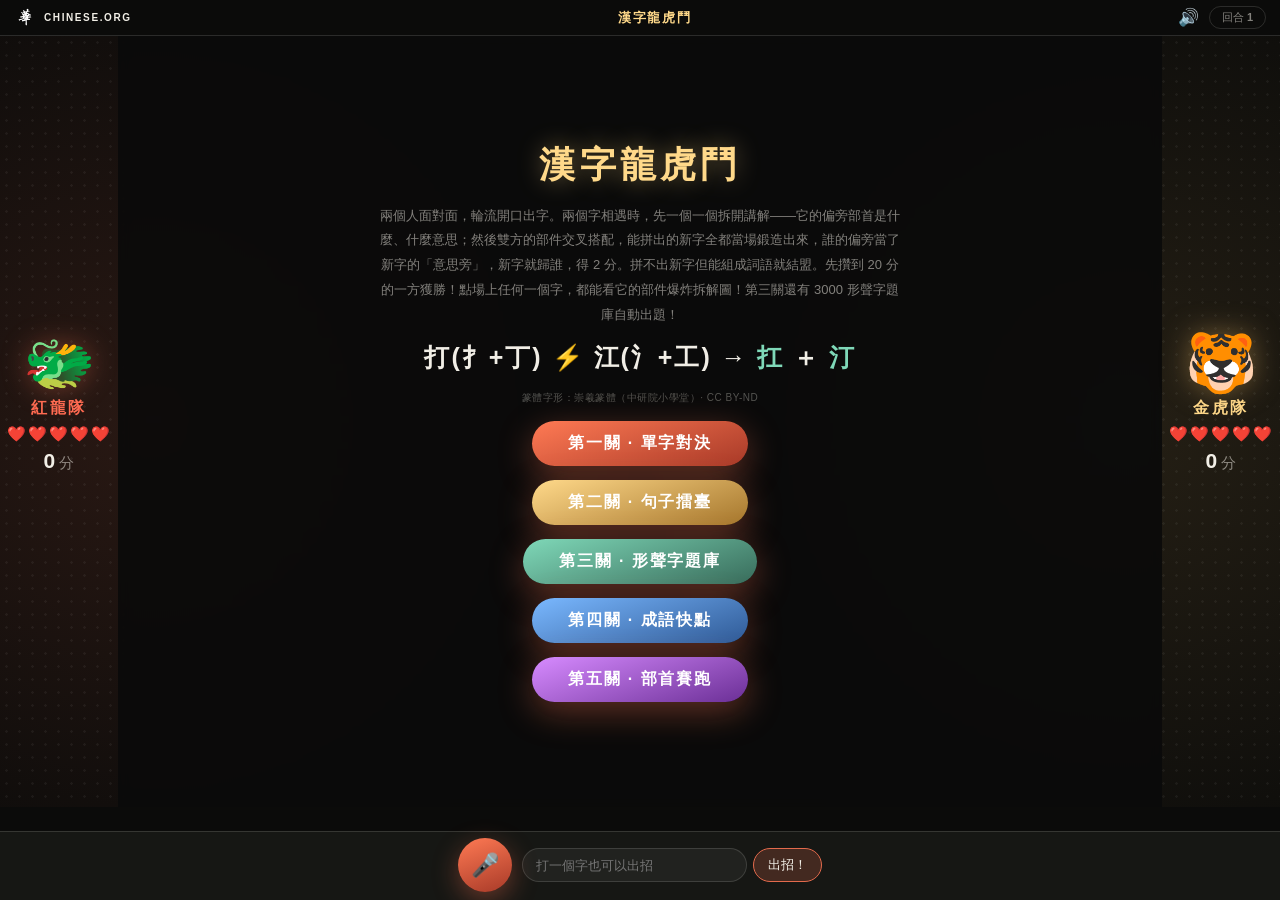
==== pk.html @ 59fb4e3b "Turn Idiom Rush into a mirrored two-team race Level 4 now splits the field: both teams get the same " ====
<!doctype html>
<html lang="zh-Hans">
<head>
  <meta charset="utf-8">
  <meta name="viewport" content="width=device-width, initial-scale=1, viewport-fit=cover">
  <title>漢字龍虎鬥 — Chinese.org</title>
  <meta name="description" content="兩人對戰：輪流說一句話，說出的字飛向對方，在空中碰撞。旗鼓相當的字會交換偏旁變成新字——打碰上江，變成扛和汀！">
  <meta name="theme-color" content="#0b0b0a">
  <meta property="og:title" content="漢字龍虎鬥 — Chinese.org">
  <meta property="og:description" content="說話對戰，漢字相撞，偏旁重組成新字！">
  <meta property="og:image" content="https://chinese.org/assets/og-premium.png">
  <meta property="og:type" content="website">
  <meta property="og:url" content="https://chinese.org/pk.html">
  <link rel="icon" href="assets/logo-hua.png" type="image/png">
  <style>
    :root {
      --ink: #0b0b0a;
      --ink-soft: #161714;
      --paper: #f1eee6;
      --coral: #e36a4c;
      --gold: #c39a54;
      --led-gold: #ffd98a;
      --led-red: #ff6b52;
      --jade: #7fd8b8;
      --blue: #7ab8ff;
      --muted: rgba(241, 238, 230, .52);
      --line: rgba(241, 238, 230, .14);
    }

    * { box-sizing: border-box; margin: 0; padding: 0; }

    html, body { height: 100%; }

    body {
      display: flex;
      flex-direction: column;
      height: 100dvh;
      overflow: hidden;
      background: var(--ink);
      color: var(--paper);
      font-family: "Avenir Next", "PingFang SC", "PingFang TC", "Hiragino Sans", sans-serif;
      -webkit-font-smoothing: antialiased;
    }

    button { font: inherit; color: inherit; background: none; border: none; cursor: pointer; }

    /* 手機豎拿時整體轉 90°（橫版遊戲） */
    @media (max-width: 820px) and (orientation: portrait) and (hover: none) and (pointer: coarse) {
      body {
        position: fixed;
        top: 0;
        left: 0;
        width: 100dvh;
        height: 100dvw;
        transform: rotate(90deg) translateY(-100%);
        transform-origin: top left;
      }
    }

    .bar {
      display: flex;
      align-items: center;
      gap: 10px;
      padding: 6px 14px;
      border-bottom: 1px solid var(--line);
      background: rgba(11, 11, 10, .92);
      z-index: 20;
    }

    .bar-brand {
      display: flex;
      align-items: center;
      gap: 8px;
      color: var(--paper);
      text-decoration: none;
    }

    .bar-brand img { width: 22px; height: 22px; filter: invert(1); }

    .bar-brand strong { font-size: 10px; font-weight: 800; letter-spacing: .16em; }

    .bar-title {
      flex: 1;
      text-align: center;
      font-size: 13px;
      font-weight: 700;
      letter-spacing: .12em;
      color: var(--led-gold);
    }

    .round-pill {
      padding: 3px 12px;
      border: 1px solid var(--line);
      border-radius: 999px;
      font-size: 11px;
      color: var(--muted);
      white-space: nowrap;
    }

    /* ---------- 戰場 ---------- */
    .stage {
      position: relative;
      flex: 1;
      min-height: 0;
      display: flex;
      overflow: hidden;
      background:
        radial-gradient(circle at 12% 50%, rgba(227, 106, 76, .14), transparent 42%),
        radial-gradient(circle at 88% 50%, rgba(195, 154, 84, .14), transparent 42%),
        var(--ink);
    }

    .stage::before {
      content: "";
      position: absolute;
      inset: 0;
      z-index: 1;
      pointer-events: none;
      background-image: radial-gradient(circle, rgba(255, 255, 255, .05) 1px, transparent 1.5px);
      background-size: 13px 13px;
    }

    .side {
      position: relative;
      z-index: 3;
      width: 118px;
      flex: none;
      display: flex;
      flex-direction: column;
      align-items: center;
      justify-content: center;
      gap: 6px;
      padding: 8px 6px;
    }

    .side .face {
      font-size: 58px;
      line-height: 1;
      filter: drop-shadow(0 0 14px rgba(227, 106, 76, .45));
      transition: transform 200ms ease;
    }

    .side.right .face { filter: drop-shadow(0 0 14px rgba(195, 154, 84, .5)); }

    .side .face.is-hit { animation: shake 400ms ease; }

    @keyframes shake {
      0%, 100% { transform: translateX(0); }
      25% { transform: translateX(-7px) rotate(-6deg); }
      75% { transform: translateX(7px) rotate(6deg); }
    }

    .side .name { font-size: 16px; font-weight: 800; letter-spacing: .18em; }

    .side.left .name { color: var(--led-red); }
    .side.right .name { color: var(--led-gold); }

    .side .hp { font-size: 15px; letter-spacing: 2px; }

    .side .points { font-size: 15px; color: var(--muted); }

    .side .points b { color: var(--paper); font-size: 21px; }

    .shelf {
      display: flex;
      flex-wrap: wrap;
      justify-content: center;
      gap: 4px;
      min-height: 30px;
      max-width: 110px;
    }

    .shelf button {
      min-width: 38px;
      height: 38px;
      display: grid;
      place-items: center;
      border: 1px solid rgba(127, 216, 184, .5);
      border-radius: 9px;
      font-size: 24px;
      font-weight: 800;
      color: var(--jade);
      background: rgba(127, 216, 184, .08);
    }

    .field { position: relative; z-index: 2; flex: 1; min-width: 0; }

    .turn-banner {
      position: absolute;
      top: 10px;
      left: 50%;
      transform: translateX(-50%);
      z-index: 7;
      padding: 6px 20px;
      border-radius: 999px;
      border: 1px solid var(--line);
      background: rgba(11, 11, 10, .85);
      font-size: 18px;
      font-weight: 800;
      letter-spacing: .1em;
      white-space: nowrap;
      transition: border-color 250ms ease, color 250ms ease;
    }

    .turn-banner.for-left { border-color: var(--led-red); color: var(--led-red); }
    .turn-banner.for-right { border-color: var(--led-gold); color: var(--led-gold); }
    .turn-banner.for-battle { border-color: var(--jade); color: var(--jade); }

    .tile {
      position: absolute;
      z-index: 5;
      display: grid;
      place-items: center;
      width: var(--tile);
      height: var(--tile);
      font-size: calc(var(--tile) * .68);
      font-weight: 800;
      border-radius: 12px;
      cursor: pointer;
      will-change: transform;
      transition: transform 700ms cubic-bezier(.25, .8, .35, 1);
    }

    .tile.from-left {
      color: var(--led-red);
      border: 1px solid rgba(255, 107, 82, .55);
      background: rgba(255, 107, 82, .1);
      text-shadow: 0 0 18px rgba(255, 107, 82, .8), 0 0 46px rgba(255, 107, 82, .35);
    }

    .tile.from-right {
      color: var(--led-gold);
      border: 1px solid rgba(255, 217, 138, .5);
      background: rgba(255, 217, 138, .08);
      text-shadow: 0 0 18px rgba(255, 217, 138, .8), 0 0 46px rgba(255, 217, 138, .35);
    }

    .tile.newborn {
      color: var(--jade);
      border: 1px solid rgba(127, 216, 184, .6);
      background: rgba(127, 216, 184, .12);
      text-shadow: 0 0 22px rgba(127, 216, 184, .9), 0 0 56px rgba(127, 216, 184, .4);
      animation: newborn-pop 500ms ease;
    }

    @keyframes newborn-pop {
      0% { scale: .2; }
      70% { scale: 1.45; }
      100% { scale: 1; }
    }

    .tile small {
      position: absolute;
      bottom: -16px;
      font-size: 11px;
      font-weight: 400;
      color: var(--jade);
      letter-spacing: .05em;
      white-space: nowrap;
    }

    .tile i {
      position: absolute;
      top: -7px;
      right: -7px;
      width: 17px;
      height: 17px;
      display: grid;
      place-items: center;
      border-radius: 50%;
      background: rgba(11, 11, 10, .92);
      border: 1px solid currentColor;
      font-size: 10px;
      font-style: normal;
      font-weight: 700;
      text-shadow: none;
    }

    .tile.wordborn {
      width: auto;
      min-width: var(--tile);
      padding: 0 12px;
      letter-spacing: .06em;
    }

    /* 偏旁拆解重組動畫 */
    .part-tile {
      position: absolute;
      z-index: 8;
      display: grid;
      place-items: center;
      width: var(--part);
      height: var(--part);
      font-size: calc(var(--part) * .68);
      font-weight: 800;
      color: var(--jade);
      text-shadow: 0 0 20px rgba(127, 216, 184, .95), 0 0 50px rgba(127, 216, 184, .4);
      border: 1px solid rgba(127, 216, 184, .55);
      border-radius: 10px;
      background: rgba(11, 11, 10, .88);
      will-change: transform;
      transition: transform 1150ms cubic-bezier(.3, .9, .35, 1.1), opacity 350ms ease;
    }

    /* 新字講解卡 */
    .newchar-card {
      position: absolute;
      left: 50%;
      top: 50%;
      transform: translate(-50%, -50%);
      z-index: 10;
      display: flex;
      flex-direction: column;
      align-items: center;
      gap: 10px;
      width: min(620px, 94%);
      padding: 16px 20px;
      border: 1px solid rgba(127, 216, 184, .55);
      border-radius: 18px;
      background: rgba(11, 11, 10, .95);
      backdrop-filter: blur(6px);
      animation: card-in 320ms ease;
    }

    .newchar-card .nc-title {
      font-size: 21px;
      font-weight: 800;
      letter-spacing: .14em;
      color: var(--led-gold);
    }

    .nc-grid {
      display: grid;
      grid-template-columns: 1fr 1fr;
      gap: 8px 18px;
      width: 100%;
    }

    .nc-item {
      display: flex;
      flex-direction: column;
      align-items: center;
      gap: 4px;
      min-width: 0;
      padding: 10px 8px;
      border: 1px solid rgba(241, 238, 230, .12);
      border-radius: 14px;
    }

    .nc-head { display: flex; align-items: baseline; gap: 10px; }

    .nc-head b {
      font-size: 80px;
      font-weight: 800;
      color: var(--jade);
      text-shadow: 0 0 18px rgba(127, 216, 184, .6);
      line-height: 1.05;
    }

    .nc-head span { font-size: 26px; font-weight: 700; color: var(--led-gold); }

    .nc-words { font-size: 19px; color: var(--paper); letter-spacing: .04em; }

    .nc-sent {
      font-size: 15px;
      color: var(--muted);
      text-align: center;
      line-height: 1.6;
    }

    .nc-sent small { display: block; font-size: 11px; color: rgba(241, 238, 230, .38); }

    @media (max-width: 700px) {
      .nc-grid { grid-template-columns: 1fr; }
      .nc-head b { font-size: 58px; }
    }

    .swap-note {
      position: absolute;
      z-index: 9;
      transform: translateX(-50%);
      padding: 8px 22px;
      border-radius: 999px;
      border: 1px solid rgba(255, 217, 138, .5);
      background: rgba(11, 11, 10, .92);
      color: var(--led-gold);
      font-size: 21px;
      font-weight: 800;
      letter-spacing: .08em;
      white-space: nowrap;
      pointer-events: none;
      animation: card-in 250ms ease;
    }

    .tile.is-wrong { animation: shake 400ms ease; border-color: var(--led-red) !important; }

    /* 第五關：部首賽跑 */
    .radical-arena {
      position: absolute;
      inset: 0;
      z-index: 6;
      display: flex;
    }

    .radical-half {
      flex: 1;
      display: grid;
      grid-template-columns: repeat(4, 1fr);
      gap: 10px;
      align-content: center;
      padding: 64px 18px 18px;
    }

    .radical-half.left { border-right: 1px dashed rgba(241, 238, 230, .22); }

    .radical-half button {
      min-height: 64px;
      display: grid;
      place-items: center;
      border: 1px solid var(--line);
      border-radius: 14px;
      font-size: 40px;
      font-weight: 800;
      background: rgba(255, 255, 255, .04);
      transition: transform 120ms ease, border-color 150ms ease, background 150ms ease;
    }

    .radical-half.left button { color: var(--led-red); }
    .radical-half.right button { color: var(--led-gold); }

    .radical-half button:active { transform: scale(.92); }

    .radical-half button.is-hit {
      border-color: var(--jade);
      background: rgba(127, 216, 184, .25);
      color: var(--jade);
    }

    .radical-half button.is-miss { animation: shake 400ms ease; border-color: var(--led-red); }

    .radical-half.is-penalty { opacity: .45; pointer-events: none; }

    .check-pop {
      position: absolute;
      z-index: 12;
      transform: translate(-50%, -50%);
      font-size: 96px;
      pointer-events: none;
      filter: drop-shadow(0 0 26px rgba(127, 216, 184, .85));
      animation: check-pop 1.1s ease forwards;
    }

    @keyframes check-pop {
      0% { opacity: 0; scale: .2; }
      30% { opacity: 1; scale: 1.35; }
      55% { scale: 1; }
      100% { opacity: 0; translate: 0 -50px; scale: 1.05; }
    }

    /* 第三關抽字按鈕 */
    .deal-button {
      position: absolute;
      left: 50%;
      top: 50%;
      transform: translate(-50%, -50%);
      z-index: 8;
      display: none;
      padding: 22px 54px;
      border-radius: 999px;
      background: linear-gradient(160deg, #7fd8b8, #386c5b);
      color: #fff;
      font-size: 26px;
      font-weight: 800;
      letter-spacing: .12em;
      box-shadow: 0 10px 34px rgba(127, 216, 184, .35);
    }

    .deal-button.is-visible { display: block; }

    .deal-button:active { transform: translate(-50%, -50%) scale(.95); }

    /* 部件爆炸視圖 */
    .explode-modal {
      position: fixed;
      inset: 0;
      z-index: 60;
      display: flex;
      flex-direction: column;
      align-items: center;
      justify-content: center;
      gap: 14px;
      padding: 20px;
      background: rgba(11, 11, 10, .94);
      backdrop-filter: blur(8px);
      animation: card-in 250ms ease;
    }

    .ex-stage {
      position: relative;
      width: min(560px, 94vw);
      height: 310px;
      flex: none;
    }

    .ex-char {
      position: absolute;
      left: 50%;
      top: 50%;
      transform: translate(-50%, -50%);
      font-size: 150px;
      font-weight: 800;
      line-height: 1;
      color: var(--led-gold);
      text-shadow: 0 0 30px rgba(255, 217, 138, .5);
      transition: opacity 800ms ease, transform 800ms ease;
    }

    .ex-char.is-ghost { opacity: .14; transform: translate(-50%, -50%) scale(1.2); }

    .ex-part {
      position: absolute;
      left: 50%;
      top: 50%;
      transform: translate(-50%, -50%);
      display: flex;
      flex-direction: column;
      align-items: center;
      gap: 6px;
      opacity: 0;
      transition: transform 950ms cubic-bezier(.3, .9, .35, 1.12), opacity 450ms ease 250ms;
    }

    .ex-part b {
      font-size: 96px;
      font-weight: 800;
      line-height: 1.1;
      color: var(--jade);
      text-shadow: 0 0 24px rgba(127, 216, 184, .6);
    }

    .ex-part small {
      max-width: 190px;
      font-size: 16px;
      color: var(--muted);
      text-align: center;
      line-height: 1.55;
    }

    .ex-eg { display: flex; gap: 6px; }

    .ex-eg button {
      padding: 5px 14px;
      border: 1px solid rgba(255, 217, 138, .45);
      border-radius: 10px;
      font-size: 24px;
      font-weight: 700;
      color: var(--led-gold);
    }

    .ex-solo { font-size: 15px; color: var(--muted); letter-spacing: .06em; }

    .ex-meta { display: flex; align-items: center; gap: 16px; flex-wrap: wrap; justify-content: center; }

    .ex-meta .py { font-size: 21px; font-weight: 700; color: var(--jade); }

    .ex-close {
      padding: 10px 32px;
      border: 1px solid var(--coral);
      border-radius: 999px;
      background: rgba(227, 106, 76, .2);
      font-size: 15px;
      letter-spacing: .08em;
    }

    /* 相遇詳解卡 */
    .clash-card {
      position: absolute;
      left: 50%;
      top: 50%;
      transform: translate(-50%, -50%);
      z-index: 9;
      display: flex;
      flex-direction: column;
      align-items: center;
      gap: 8px;
      min-width: min(420px, 86%);
      max-width: 92%;
      padding: 14px 22px;
      border: 1px solid rgba(127, 216, 184, .5);
      border-radius: 18px;
      background: rgba(11, 11, 10, .94);
      backdrop-filter: blur(6px);
      animation: card-in 320ms ease;
    }

    @keyframes card-in {
      from { opacity: 0; transform: translate(-50%, -46%) scale(.92); }
      to { opacity: 1; transform: translate(-50%, -50%) scale(1); }
    }

    .cc-row {
      display: flex;
      align-items: center;
      gap: 18px;
    }

    .cc-fighter {
      display: flex;
      flex-direction: column;
      align-items: center;
      gap: 2px;
      min-width: 110px;
    }

    .cc-fighter b {
      font-size: 74px;
      font-weight: 800;
      line-height: 1.1;
    }

    .cc-fighter small {
      font-size: 15px;
      color: var(--muted);
      white-space: nowrap;
    }

    .etym-link {
      margin-top: 4px;
      padding: 2px 10px;
      border: 1px solid rgba(122, 184, 255, .45);
      border-radius: 999px;
      font-size: 10px;
      letter-spacing: .08em;
      color: var(--blue);
      text-decoration: none;
    }

    .evo-row {
      display: flex;
      gap: 12px;
      margin-top: 5px;
    }

    .evo-item {
      display: flex;
      flex-direction: column;
      align-items: center;
      gap: 1px;
    }

    .evo-item b {
      font-size: 30px;
      font-weight: 400;
      color: var(--led-gold);
      line-height: 1.15;
    }

    .evo-item small {
      font-size: 9px;
      color: rgba(241, 238, 230, .42);
      letter-spacing: .12em;
    }

    .cc-vs {
      font-size: 15px;
      font-weight: 800;
      color: var(--muted);
      letter-spacing: .1em;
    }

    .cc-verdict {
      font-size: 23px;
      font-weight: 800;
      letter-spacing: .08em;
      color: var(--jade);
      text-align: center;
    }

    .cc-result {
      font-size: 18px;
      color: var(--led-gold);
      letter-spacing: .06em;
      text-align: center;
    }

    .shelf button { width: auto; min-width: 28px; padding: 0 5px; }

    /* ---------- 遮罩 ---------- */
    .overlay {
      position: absolute;
      inset: 0;
      z-index: 15;
      display: none;
      flex-direction: column;
      align-items: center;
      justify-content: center;
      gap: 14px;
      padding: 20px;
      text-align: center;
      background: rgba(11, 11, 10, .9);
      backdrop-filter: blur(6px);
    }

    .overlay.is-visible { display: flex; }

    .overlay h2 {
      font-size: clamp(22px, 5.5vmin, 36px);
      letter-spacing: .12em;
      color: var(--led-gold);
      text-shadow: 0 0 24px rgba(255, 217, 138, .4);
    }

    .overlay p { max-width: 520px; font-size: 13px; line-height: 1.9; color: var(--muted); }

    .overlay .demo {
      font-size: 25px;
      font-weight: 700;
      color: var(--paper);
      letter-spacing: .08em;
    }

    .overlay .demo b { color: var(--jade); }

    .cta {
      padding: 12px 36px;
      border-radius: 999px;
      background: linear-gradient(160deg, #ff7a54, #a83a28);
      font-size: 16px;
      font-weight: 800;
      letter-spacing: .12em;
      color: #fff;
      box-shadow: 0 10px 34px rgba(227, 106, 76, .4);
    }

    .cta:active { transform: scale(.96); }

    .won-chars { display: flex; flex-wrap: wrap; justify-content: center; gap: 8px; max-width: 520px; }

    .won-chars button {
      padding: 5px 11px;
      border: 1px solid rgba(127, 216, 184, .55);
      border-radius: 10px;
      font-size: 19px;
      font-weight: 800;
      color: var(--jade);
      background: rgba(127, 216, 184, .08);
    }

    /* ---------- 底欄 ---------- */
    .live {
      min-height: 24px;
      padding: 3px 14px;
      text-align: center;
      font-size: 13px;
      color: var(--muted);
      white-space: nowrap;
      overflow: hidden;
      text-overflow: ellipsis;
    }

    .live b { color: var(--led-gold); font-weight: 600; }

    .controls {
      display: flex;
      align-items: center;
      justify-content: center;
      gap: 10px;
      padding: 6px 14px calc(8px + env(safe-area-inset-bottom));
      border-top: 1px solid var(--line);
      background: var(--ink-soft);
    }

    .mic {
      position: relative;
      width: 54px;
      height: 54px;
      border-radius: 50%;
      display: grid;
      place-items: center;
      font-size: 23px;
      background: linear-gradient(160deg, #ff7a54, #a83a28);
      box-shadow: 0 8px 26px rgba(227, 106, 76, .4);
      transition: transform 150ms ease, background 250ms ease;
    }

    .mic.for-right { background: linear-gradient(160deg, #ffd98a, #a5762c); }

    .mic:active { transform: scale(.94); }

    .mic[disabled] { filter: grayscale(1) brightness(.6); cursor: not-allowed; }

    .mic.is-listening::after {
      content: "";
      position: absolute;
      inset: -6px;
      border: 2px solid rgba(255, 122, 84, .8);
      border-radius: 50%;
      animation: pulse 1.4s ease-out infinite;
    }

    @keyframes pulse {
      0% { transform: scale(.92); opacity: 1; }
      100% { transform: scale(1.3); opacity: 0; }
    }

    .typebox { display: flex; flex: 1; max-width: 300px; gap: 6px; }

    .typebox input {
      flex: 1;
      min-width: 0;
      padding: 7px 13px;
      border: 1px solid var(--line);
      border-radius: 999px;
      background: rgba(255, 255, 255, .05);
      color: var(--paper);
      font: inherit;
      font-size: 13px;
      outline: none;
    }

    .typebox input:focus { border-color: var(--coral); }

    .typebox button {
      padding: 7px 14px;
      border-radius: 999px;
      background: rgba(227, 106, 76, .22);
      border: 1px solid var(--coral);
      font-size: 13px;
    }

    @media (max-width: 700px) {
      .side { width: 88px; }
      .side .face { font-size: 36px; }
      .bar-brand strong { display: none; }
    }
  </style>
</head>
<body>
  <header class="bar">
    <a class="bar-brand" href="index.html" aria-label="回到 Chinese.org 首頁">
      <img src="assets/logo-hua.png" alt="">
      <strong>CHINESE.ORG</strong>
    </a>
    <p class="bar-title" data-zht="漢字龍虎鬥" data-zhs="汉字龙虎斗" data-en="Hanzi Battle">漢字龍虎鬥</p>
    <a href="tts.html" style="font-size:17px;text-decoration:none" aria-label="選擇聲音">🔊</a>
    <span class="round-pill"><span data-zht="回合" data-zhs="回合" data-en="Round">回合</span> <b id="roundCount">1</b></span>
  </header>

  <main class="stage">
    <div class="side left">
      <div class="face" id="faceL">🐲</div>
      <div class="name" data-zht="紅龍隊" data-zhs="红龙队" data-en="RED DRAGON">紅龍隊</div>
      <div class="hp" id="hpL">❤️❤️❤️❤️❤️</div>
      <div class="points"><b id="pointsL">0</b> <span data-zht="分" data-zhs="分" data-en="pts">分</span></div>
      <div class="shelf" id="shelfL"></div>
    </div>

    <div class="field" id="field">
      <div class="turn-banner" id="turnBanner"></div>
      <button class="deal-button" id="dealButton" type="button" data-zht="🎲 抽字開戰！" data-zhs="🎲 抽字开战！" data-en="🎲 Deal &amp; fight!">🎲 抽字開戰！</button>

      <div class="overlay is-visible" id="startOverlay">
        <h2 data-zht="漢字龍虎鬥" data-zhs="汉字龙虎斗" data-en="Hanzi Battle">漢字龍虎鬥</h2>
        <p data-zht="兩個人面對面，輪流開口出字。兩個字相遇時，先一個一個拆開講解——它的偏旁部首是什麼、什麼意思；然後雙方的部件交叉搭配，能拼出的新字全都當場鍛造出來，誰的偏旁當了新字的「意思旁」，新字就歸誰，得 2 分。拼不出新字但能組成詞語就結盟。先攢到 20 分的一方獲勝！點場上任何一個字，都能看它的部件爆炸拆解圖！第三關還有 3000 形聲字題庫自動出題！" data-zhs="两个人面对面，轮流开口出字。两个字相遇时，先一个一个拆开讲解——它的偏旁部首是什么、什么意思；然后双方的部件交叉搭配，能拼出的新字全都当场锻造出来，谁的偏旁当了新字的“意思旁”，新字就归谁，得 2 分。拼不出新字但能组成词语就结盟。先攒到 20 分的一方获胜！点场上任何一个字，都能看它的部件爆炸拆解图！第三关还有 3000 形声字题库自动出题！" data-en="Take turns saying a character. When the two meet, each is exploded into its components with a kid-friendly explanation, then the components cross-combine and every new character they can form is forged on the spot—whoever's component serves as the meaning-radical claims it for 2 points. If nothing forges but the two make a word, they ally. First to 20 points wins! Tap any character to see its component explosion view!">兩個人面對面，每回合各說一個字。兩個字在空中相遇時，會按五行判定：相生的字可以結盟——組成新詞或交換偏旁變出新字；相剋的字就開戰——剋者獲勝、直衝對方掉一顆心；拚不出新字就比組字力——能和場上任何字拼出新字的勝出。每次相遇都會講解兩個字的五行與部件由來。心先掉光的一方輸！</p>
        <div class="demo">打(扌+丁) ⚡ 江(氵+工) → <b>扛</b> ＋ <b>汀</b></div>
        <p style="font-size:10px; color:rgba(241,238,230,.32); letter-spacing:.05em;" data-zht="篆體字形：崇羲篆體（中研院小學堂）· CC BY-ND" data-zhs="篆体字形：崇羲篆体（中研院小学堂）· CC BY-ND" data-en="Seal glyphs: ChongXi Seal (Academia Sinica) · CC BY-ND">篆體字形：崇羲篆體（中研院小學堂）· CC BY-ND</p>
        <button class="cta" id="startL1" type="button" data-zht="第一關 · 單字對決" data-zhs="第一关 · 单字对决" data-en="Level 1 · One-Character Duel">第一關 · 單字對決</button>
        <button class="cta" id="startL2" type="button" style="background: linear-gradient(160deg, #ffd98a, #a5762c);" data-zht="第二關 · 句子擂臺" data-zhs="第二关 · 句子擂台" data-en="Level 2 · Sentence Arena">第二關 · 句子擂臺</button>
        <button class="cta" id="startL3" type="button" style="background: linear-gradient(160deg, #7fd8b8, #386c5b);" data-zht="第三關 · 形聲字題庫" data-zhs="第三关 · 形声字题库" data-en="Level 3 · Phono-Semantic Bank">第三關 · 形聲字題庫</button>
        <button class="cta" id="startL4" type="button" style="background: linear-gradient(160deg, #7ab8ff, #2f5a96);" data-zht="第四關 · 成語快點" data-zhs="第四关 · 成语快点" data-en="Level 4 · Idiom Rush">第四關 · 成語快點</button>
        <button class="cta" id="startL5" type="button" style="background: linear-gradient(160deg, #d78bff, #6b2f96);" data-zht="第五關 · 部首賽跑" data-zhs="第五关 · 部首赛跑" data-en="Level 5 · Radical Race">第五關 · 部首賽跑</button>
      </div>

      <div class="overlay" id="endOverlay">
        <h2 id="winnerTitle"></h2>
        <p id="endStats"></p>
        <p data-zht="這一戰造出的新字，點一點聽聽看：" data-zhs="这一战造出的新字，点一点听听看：" data-en="New characters forged in this battle—tap to hear:">這一戰造出的新字，點一點聽聽看：</p>
        <div class="won-chars" id="wonChars"></div>
        <button class="cta" id="retryButton" type="button" data-zht="再戰一場" data-zhs="再战一场" data-en="Rematch">再戰一場</button>
      </div>
    </div>

    <div class="side right">
      <div class="face" id="faceR">🐯</div>
      <div class="name" data-zht="金虎隊" data-zhs="金虎队" data-en="GOLD TIGER">金虎隊</div>
      <div class="hp" id="hpR">❤️❤️❤️❤️❤️</div>
      <div class="points"><b id="pointsR">0</b> <span data-zht="分" data-zhs="分" data-en="pts">分</span></div>
      <div class="shelf" id="shelfR"></div>
    </div>
  </main>

  <p class="live" id="liveLine" aria-live="polite"></p>

  <footer class="controls">
    <button class="mic" id="micButton" type="button" aria-label="說話">🎤</button>
    <form class="typebox" id="typeForm">
      <input id="typeInput" type="text" maxlength="12" autocomplete="off" placeholder="打字也可以出招">
      <button type="submit" data-zht="出招！" data-zhs="出招！" data-en="Go!">出招！</button>
    </form>
  </footer>

  <script src="neural-tts.js"></script>
  <script src="xingsheng-3000.js"></script>
  <script src="chengyu-1000.js"></script>
  <script src="hanzi-parts.js"></script>
  <script src="wuxing-ciyu.js?v=3"></script>
  <script src="opencc-t2cn.js"></script>
  <script src="tangshi300.js"></script>
  <script>
    /* ---------- UI 語言 ---------- */
    const translatable = document.querySelectorAll('[data-zht][data-zhs][data-en]');
    let language = localStorage.getItem('chinese_language') || 'zht';

    const pageStrings = {
      title: { zht: '漢字龍虎鬥 — Chinese.org', zhs: '汉字龙虎斗 — Chinese.org', en: 'Hanzi Battle — Chinese.org' },
      typePlaceholder1: { zht: '打一個字也可以出招', zhs: '打一个字也可以出招', en: 'Type one character' },
      typePlaceholder2: { zht: '打一句話也可以出招', zhs: '打一句话也可以出招', en: 'Type a sentence' },
      turnLeft1: { zht: '🐲 紅龍隊，說一個字！', zhs: '🐲 红龙队，说一个字！', en: '🐲 Red Dragon, say one character!' },
      turnRight1: { zht: '🐯 金虎隊，說一個字！', zhs: '🐯 金虎队，说一个字！', en: '🐯 Gold Tiger, say one character!' },
      turnLeft2: { zht: '🐲 紅龍隊，說一句話！', zhs: '🐲 红龙队，说一句话！', en: '🐲 Red Dragon, say a sentence!' },
      turnRight2: { zht: '🐯 金虎隊，說一句話！', zhs: '🐯 金虎队，说一句话！', en: '🐯 Gold Tiger, say a sentence!' },
      battle: { zht: '⚔️ 漢字對撞！', zhs: '⚔️ 汉字对撞！', en: '⚔️ Characters clash!' },
      listening1: { zht: '我在聽……說出你的字！', zhs: '我在听……说出你的字！', en: 'Listening… say your character!' },
      listening2: { zht: '我在聽……說完一句自動上擂臺！', zhs: '我在听……说完一句自动上擂台！', en: 'Listening… your sentence enters the arena!' },
      nextLevel: { zht: '下一關：句子擂臺 →', zhs: '下一关：句子擂台 →', en: 'Next: Sentence Arena →' },
      nextLevel3: { zht: '下一關：形聲字題庫 →', zhs: '下一关：形声字题库 →', en: 'Next: Phono-Semantic Bank →' },
      nextLevel4: { zht: '下一關：成語快點 →', zhs: '下一关：成语快点 →', en: 'Next: Idiom Rush →' },
      typePlaceholder4: { zht: '第四關用手點字，不用打字', zhs: '第四关用手点字，不用打字', en: 'Level 4 is tap-only' },
      listening4: { zht: '第四關不用說話，快點字！', zhs: '第四关不用说话，快点字！', en: 'No speech needed—tap fast!' },
      idiomDone: { zht: n => `⭐ 完成 ${n} 個成語！`, zhs: n => `⭐ 完成 ${n} 个成语！`, en: n => `⭐ ${n} idioms completed!` },
      nextLevel5: { zht: '下一關：部首賽跑 →', zhs: '下一关：部首赛跑 →', en: 'Next: Radical Race →' },
      typePlaceholder5: { zht: '第五關用手搶答，不用打字', zhs: '第五关用手抢答，不用打字', en: 'Level 5 is tap-race' },
      listening5: { zht: '第五關不用說話，快搶部首！', zhs: '第五关不用说话，快抢部首！', en: 'No speech—race for radicals!' },
      radicalWin: {
        zht: (l, r) => l === r ? `🏁 平手 ${l} : ${r}！` : `🏁 ${l > r ? '紅龍隊' : '金虎隊'}獲勝 ${Math.max(l,r)} : ${Math.min(l,r)}！`,
        zhs: (l, r) => l === r ? `🏁 平手 ${l} : ${r}！` : `🏁 ${l > r ? '红龙队' : '金虎队'}获胜 ${Math.max(l,r)} : ${Math.min(l,r)}！`,
        en: (l, r) => l === r ? `🏁 Tie ${l} : ${r}!` : `🏁 ${l > r ? 'Red Dragon' : 'Gold Tiger'} wins ${Math.max(l,r)} : ${Math.min(l,r)}!`
      },
      turnLeft3: { zht: '🎲 第三關：每方自動抽 6 個形聲字！', zhs: '🎲 第三关：每方自动抽 6 个形声字！', en: '🎲 Level 3: six random characters each!' },
      turnRight3: { zht: '🎲 第三關：每方自動抽 6 個形聲字！', zhs: '🎲 第三关：每方自动抽 6 个形声字！', en: '🎲 Level 3: six random characters each!' },
      typePlaceholder3: { zht: '第三關自動抽字，不用打字', zhs: '第三关自动抽字，不用打字', en: 'Level 3 deals automatically' },
      listening3: { zht: '第三關不用說話，點中間的抽字按鈕！', zhs: '第三关不用说话，点中间的抽字按钮！', en: 'No speech needed—tap the deal button!' },
      again: { zht: '再戰一場', zhs: '再战一场', en: 'Rematch' },
      heard: { zht: '聽到：', zhs: '听到：', en: 'Heard: ' },
      noSpeech: { zht: '沒聽清，再按一次麥克風試試', zhs: '没听清，再按一次麦克风试试', en: 'Didn\'t catch that—tap the mic again' },
      denied: { zht: '需要麥克風權限，也可以用打字出招。', zhs: '需要麦克风权限，也可以用打字出招。', en: 'Mic access needed—typing works too.' },
      unsupported: { zht: '這個瀏覽器不支援語音識別，用打字框出招，或改用 Chrome / Safari。', zhs: '这个浏览器不支持语音识别，用打字框出招，或改用 Chrome / Safari。', en: 'No speech recognition here—type your moves, or use Chrome / Safari.' },
      winLeft: { zht: '🐲 紅龍隊獲勝！', zhs: '🐲 红龙队获胜！', en: '🐲 Red Dragon wins!' },
      winRight: { zht: '🐯 金虎隊獲勝！', zhs: '🐯 金虎队获胜！', en: '🐯 Gold Tiger wins!' },
      statsTemplate: {
        zht: n => `打了 ${n.rounds} 個回合 · 一共變出 ${n.newChars} 個新字新詞`,
        zhs: n => `打了 ${n.rounds} 个回合 · 一共变出 ${n.newChars} 个新字新词`,
        en: n => `${n.rounds} rounds · ${n.newChars} new characters & words forged`
      },
      resultWord: {
        zht: w => `相生結盟，組成新詞「${w}」！`, zhs: w => `相生结盟，组成新词“${w}”！`, en: w => `They join into the word "${w}"!`
      },
      resultCombo: {
        zht: (a, b) => `交換偏旁，變出新字：${a} · ${b}！`, zhs: (a, b) => `交换偏旁，变出新字：${a} · ${b}！`, en: (a, b) => `Radicals swap into ${a} and ${b}!`
      },
      resultKe: {
        zht: c => `「${c}」勝出，直衝對方！`, zhs: c => `“${c}”胜出，直冲对方！`, en: c => `"${c}" wins and charges ahead!`
      },
      resultShengPeace: {
        zht: '相生共榮，兩隊各得一分', zhs: '相生共荣，两队各得一分', en: 'They nourish each other—one point each'
      },
      verdictSame: {
        zht: el => `同屬${el}，比筆畫定勝負！`, zhs: el => `同属${el}，比笔画定胜负！`, en: el => `Both ${EL_EN[el]}—stroke count decides!`
      },
      verdictSameAlly: {
        zht: el => `同屬${el}，同氣連枝！`, zhs: el => `同属${el}，同气连枝！`, en: el => `Both ${EL_EN[el]}—kindred spirits!`
      },
      verdictForge: {
        zht: '比組字力！誰能拼出新字？', zhs: '比组字力！谁能拼出新字？', en: 'Forging contest! Who can make a new character?'
      },
      resultForge: {
        zht: (c, p, m) => `「${c}」能與「${p}」拼成「${m}」，勝出！`,
        zhs: (c, p, m) => `“${c}”能与“${p}”拼成“${m}”，胜出！`,
        en: (c, p, m) => `"${c}" can forge "${m}" with "${p}"—it wins!`
      },
      verdictAlly: {
        zht: '字字有緣，結盟！', zhs: '字字有缘，结盟！', en: 'A perfect match!'
      },
      resultStroke: {
        zht: (c, n, m) => `「${c}」${n} 畫勝 ${m} 畫！`, zhs: (c, n, m) => `“${c}”${n} 画胜 ${m} 画！`, en: (c, n, m) => `"${c}" wins, ${n} vs ${m} strokes!`
      },
      resultTie: {
        zht: '勢均力敵，同歸於盡！', zhs: '势均力敌，同归于尽！', en: 'Evenly matched—both shatter!'
      }
    };

    function applyLanguage(next) {
      language = next;
      localStorage.setItem('chinese_language', language);
      translatable.forEach(el => { el.textContent = el.dataset[language]; });
      document.title = pageStrings.title[language];
      typeInput.placeholder = pageStrings[`typePlaceholder${game.level}`][language];
    }

    /* ---------- 資料 ---------- */
    const PARTS = window.HANZI_PARTS || { d: {}, c: {}, p: {} };
    const HAN = /[㐀-鿿]/;


    /* ---------- 部件知識 ---------- */
    const WORD_SET = new Set();
    {
      const s = window.CIYU2 || '';
      for (let i = 0; i + 1 < s.length; i += 2) WORD_SET.add(s.slice(i, i + 2));
    }

    // 部件的含義（講給孩子聽的「用法」）
    const PART_MEANING = {
      '氵': '三點水，跟水有關', '水': '跟水有關', '冫': '兩點水，跟冰有關',
      '扌': '提手旁，用手做的動作', '手': '用手做的動作',
      '木': '跟樹木有關', '艹': '草字頭，跟花草有關', '口': '跟嘴巴有關',
      '心': '跟心情有關', '忄': '豎心旁，跟心情有關',
      '火': '跟火有關', '灬': '四點底，跟火有關',
      '亻': '單人旁，跟人有關', '人': '跟人有關', '女': '跟女子有關', '子': '跟孩子有關',
      '土': '跟泥土有關', '石': '跟石頭有關', '山': '跟山有關', '田': '跟田地有關',
      '日': '跟太陽有關', '月': '跟月亮或身體有關', '雨': '跟天氣有關',
      '金': '跟金屬有關', '钅': '金字旁，跟金屬有關',
      '糸': '跟絲線有關', '纟': '絞絲旁，跟絲線有關',
      '足': '跟腳有關', '目': '跟眼睛有關', '耳': '跟耳朵有關',
      '馬': '跟馬有關', '马': '跟馬有關', '鳥': '跟鳥有關', '鸟': '跟鳥有關',
      '魚': '跟魚有關', '鱼': '跟魚有關', '犭': '反犬旁，跟動物有關', '虫': '跟小蟲子有關',
      '王': '斜玉旁，跟美玉有關', '玉': '跟美玉有關',
      '言': '跟說話有關', '讠': '言字旁，跟說話有關',
      '辶': '走之底，跟走路有關', '彳': '雙人旁，跟行走有關',
      '宀': '寶蓋頭，跟房屋有關', '門': '跟門有關', '门': '跟門有關',
      '車': '跟車有關', '车': '跟車有關', '刀': '跟刀有關', '刂': '立刀旁，跟刀有關',
      '弓': '跟弓箭有關', '米': '跟糧食有關', '禾': '跟莊稼有關',
      '衣': '跟衣服有關', '衤': '衣字旁，跟衣服有關',
      '食': '跟吃有關', '饣': '食字旁，跟吃有關', '竹': '跟竹子有關',
      '頁': '跟頭有關', '页': '跟頭有關', '疒': '病字旁，跟生病有關',
      '貝': '跟錢財有關', '贝': '跟錢財有關', '力': '跟力氣有關', '寸': '跟尺寸有關',
      '丁': '像釘子的樣子', '工': '像工具的樣子', '也': '表示讀音', '可': '表示讀音'
    };

    // 部首與孩子熟悉的叫名（第五關出題用）
    const RADICAL_CALLS = [
      ['艹', '草字頭'], ['氵', '三點水'], ['扌', '提手旁'], ['亻', '單人旁'], ['忄', '豎心旁'],
      ['宀', '寶蓋頭'], ['辶', '走之底'], ['钅', '金字旁'], ['讠', '言字旁'], ['纟', '絞絲旁'],
      ['犭', '反犬旁'], ['灬', '四點底'], ['刂', '立刀旁'], ['饣', '食字旁'], ['衤', '衣字旁'],
      ['木', '木字旁'], ['口', '口字旁'], ['日', '日字旁'], ['月', '月字旁'], ['山', '山字旁'],
      ['土', '土字旁'], ['石', '石字旁'], ['火', '火字旁'], ['虫', '蟲字旁'], ['女', '女字旁'],
      ['马', '馬字旁'], ['鸟', '鳥字旁'], ['鱼', '魚字旁'], ['雨', '雨字頭'], ['竹', '竹字頭'],
      ['门', '門字框'], ['车', '車字旁'], ['弓', '弓字旁'], ['足', '足字旁'], ['目', '目字旁'],
      ['米', '米字旁'], ['禾', '禾木旁'], ['贝', '貝字旁'], ['王', '王字旁'], ['疒', '病字旁']
    ];

    // 一個字的部件（獨體字把自己當一個部件）
    function partsOf(char) {
      return PARTS.d[char] || [char];
    }

    function partsWhy(char) {
      if (PARTS.d[char]) {
        const [l, r] = PARTS.d[char];
        return {
          zht: `部件：${l} ＋ ${r}`,
          zhs: `部件：${l} ＋ ${r}`,
          en: `parts: ${l} + ${r}`
        };
      }
      return { zht: '獨體字', zhs: '独体字', en: 'single-component' };
    }

    // 用某個部件組成的例字（常用優先）
    let PART_EXAMPLES = null;

    function examplesWith(part, exclude) {
      if (!PART_EXAMPLES) {
        PART_EXAMPLES = {};
        Object.entries(PARTS.d).forEach(([char, [l, r]]) => {
          (PART_EXAMPLES[l] = PART_EXAMPLES[l] || []).push(char);
          if (r !== l) (PART_EXAMPLES[r] = PART_EXAMPLES[r] || []).push(char);
        });
        Object.values(PART_EXAMPLES).forEach(list =>
          list.sort((x, y) => (WORDS_OF[y] || []).length - (WORDS_OF[x] || []).length));
      }
      return (PART_EXAMPLES[part] || []).filter(c => !exclude.has(c)).slice(0, 3);
    }

    // 交叉鍛造：兩個字的部件互相搭配，能拼出哪些新字
    function crossForge(a, b) {
      const pa = partsOf(a);
      const pb = partsOf(b);
      const seen = new Set([a, b]);
      const results = [];
      for (const x of pa) {
        for (const y of pb) {
          for (const [l, r] of [[x, y], [y, x]]) {
            const made = PARTS.c[l + r];
            if (made && !seen.has(made)) {
              seen.add(made);
              results.push({ char: made, l, r });
            }
          }
        }
      }
      return results.slice(0, 4);
    }

    function wordOf(a, b) {
      if (WORD_SET.has(a + b)) return a + b;
      if (WORD_SET.has(b + a)) return b + a;
      return null;
    }

    // 每個字最常用的組詞（離線從全詞庫預計算）
    const WORDS_OF = window.CIYU_BY_CHAR || {};

    // 唐詩例句索引（懶載入：第一次用到才轉換）
    let POEM_LINES = null;

    function findPoemLine(char) {
      if (!POEM_LINES) {
        POEM_LINES = [];
        const convert = window.OpenCC ? window.OpenCC.Converter({ from: 't', to: 'cn' }) : (t => t);
        (window.TANGSHI_300 || []).forEach(poem => {
          const title = convert(poem.title || '');
          const author = convert(poem.author || '');
          poem.paragraphs.forEach(paragraph => {
            const simplified = convert(paragraph);
            paragraph.split(/[，。！？；：、\s]+/).forEach((clauseT, i) => {
              const clauseS = simplified.split(/[，。！？；：、\s]+/)[i] || '';
              if (clauseS.length >= 3 && clauseS.length <= 9) {
                POEM_LINES.push({ text: clauseS, textT: clauseT, title, author });
              }
            });
          });
        });
      }
      return POEM_LINES.find(line => line.text.includes(char)) || null;
    }

    // 新字講解：拼音 + 組詞 + 例句（唐詩優先，否則引導造句）
    function explainChar(char) {
      const pinyin = PARTS.p[char] || '';
      const words = (WORDS_OF[char] || []).slice(0, 3);
      const line = findPoemLine(char);
      return { char, pinyin, words, line };
    }

    // 交換偏旁：打(扌丁) + 江(氵工) -> 扛(扌工) + 汀(氵丁)
    function recombine(a, b) {
      const da = PARTS.d[a];
      const db = PARTS.d[b];
      if (!da || !db) return null;
      const n1 = PARTS.c[da[0] + db[1]];
      const n2 = PARTS.c[db[0] + da[1]];
      if (!n1 || !n2) return null;
      const before = new Set([a, b]);
      if (before.has(n1) && before.has(n2)) return null;
      return [n1, n2];
    }

    /* ---------- DOM ---------- */
    const field = document.getElementById('field');
    const turnBanner = document.getElementById('turnBanner');
    const liveLine = document.getElementById('liveLine');
    const micButton = document.getElementById('micButton');
    const typeForm = document.getElementById('typeForm');
    const typeInput = document.getElementById('typeInput');
    const dealButton = document.getElementById('dealButton');
    const startOverlay = document.getElementById('startOverlay');
    const endOverlay = document.getElementById('endOverlay');

    /* ---------- 遊戲狀態 ---------- */
    const game = {
      phase: 'idle',        // idle | listen | battle | over
      level: 1,             // 1 = 單字對決, 2 = 句子擂臺
      turn: 'L',
      starter: 'L',
      round: 1,
      hp: { L: 5, R: 5 },
      points: { L: 0, R: 0 },
      squads: { L: [], R: [] },   // 本回合的字 tile 物件
      newChars: [],
      idiomsDone: 0,
      listening: false
    };

    function maxChars() { return game.level === 1 ? 1 : 6; }

    function tileSize() {
      return Math.max(56, Math.min(92, Math.floor(field.clientWidth / 9)));
    }

    function setBanner(kind) {
      turnBanner.className = 'turn-banner';
      if (kind === 'L') { turnBanner.classList.add('for-left'); turnBanner.textContent = pageStrings[`turnLeft${game.level}`][language]; }
      else if (kind === 'R') { turnBanner.classList.add('for-right'); turnBanner.textContent = pageStrings[`turnRight${game.level}`][language]; }
      else { turnBanner.classList.add('for-battle'); turnBanner.textContent = pageStrings.battle[language]; }
      micButton.classList.toggle('for-right', kind === 'R');
    }

    function setLive(text, highlight) {
      liveLine.innerHTML = '';
      if (highlight) {
        const b = document.createElement('b');
        b.textContent = highlight;
        liveLine.append(text, b);
      } else {
        liveLine.textContent = text;
      }
    }

    function updateHud() {
      if ((game.phase === 'battle' || game.phase === 'listen')) {
        if (game.points.L >= 20) { endGame('L'); }
        else if (game.points.R >= 20) { endGame('R'); }
      }
      document.getElementById('hpL').textContent = '❤️'.repeat(game.hp.L) + '🖤'.repeat(5 - game.hp.L);
      document.getElementById('hpR').textContent = '❤️'.repeat(game.hp.R) + '🖤'.repeat(5 - game.hp.R);
      document.getElementById('pointsL').textContent = game.points.L;
      document.getElementById('pointsR').textContent = game.points.R;
      document.getElementById('roundCount').textContent = game.round;
    }

    /* ---------- Tile ---------- */
    function rowY(index, total) {
      const h = field.clientHeight;
      const size = tileSize();
      const top = h * 0.16;
      const usable = h * 0.62;
      if (total <= 1) return top + usable / 2 - size / 2;
      return top + (usable / (total - 1)) * index - size / 2 + (usable === 0 ? 0 : 0);
    }

    function makeTile(char, sideKey, index, total) {
      const size = tileSize();
      const el = document.createElement('div');
      el.className = `tile from-${sideKey === 'L' ? 'left' : 'right'}`;
      el.style.setProperty('--tile', `${size}px`);
      el.textContent = char;
      if (PARTS.d[char]) {
        const badge = document.createElement('i');
        badge.textContent = PARTS.d[char][0];
        badge.style.color = 'var(--jade)';
        el.append(badge);
      }
      const startX = sideKey === 'L' ? -size : field.clientWidth;
      el.style.transform = `translate(${startX}px, ${rowY(index, total)}px)`;
      field.append(el);
      el.addEventListener('pointerdown', () => explodeView(char));
      const tile = { char, el, side: sideKey, index, total, launched: false };
      // 進場：懸停在本方三分之一處（已出戰的字不再回頭）
      requestAnimationFrame(() => {
        if (tile.launched) return;
        const hoverX = sideKey === 'L' ? field.clientWidth * 0.24 : field.clientWidth * 0.76 - size;
        el.style.transform = `translate(${hoverX}px, ${rowY(index, total)}px)`;
      });
      return tile;
    }

    function moveTile(tile, x, y, ms) {
      tile.el.style.transitionDuration = `${ms}ms`;
      tile.el.style.transform = `translate(${x}px, ${y}px)`;
    }

    function burstTile(tile) {
      const el = tile.el;
      const matrix = getComputedStyle(el).transform;
      const anim = el.animate(
        [
          { transform: `${matrix === 'none' ? '' : matrix} scale(1)`, opacity: 1 },
          { transform: `${matrix === 'none' ? '' : matrix} scale(1.8)`, opacity: 0 }
        ],
        { duration: 320, easing: 'ease-out' }
      );
      anim.onfinish = () => el.remove();
    }

    const wait = ms => new Promise(resolve => setTimeout(resolve, ms));

    // 拆解講解動畫：字裂成部件，配含義說明泡
    async function splitExplain(tile, y, size, midX) {
      const char = tile.char;
      const parts = partsOf(char);
      const isLeftSide = tile.side === 'L';
      const partSize = Math.round(size * 0.7);
      const partY = y + (size - partSize) / 2;
      const baseX = isLeftSide ? midX - size * 0.56 : midX + size * 0.56;
      const meanings = parts.map(p => PART_MEANING[p] || '');

      const note = document.createElement('div');
      note.className = 'swap-note';
      note.textContent = parts.length === 2
        ? `${char} ＝ ${parts[0]} ＋ ${parts[1]}${meanings[0] ? `　·　${parts[0]}：${meanings[0]}` : ''}`
        : `${char}：獨體字，本身就是部件！`;
      note.style.left = `${midX + size / 2}px`;
      note.style.top = `${y + size * 1.25}px`;
      field.append(note);

      const narration = parts.length === 2
        ? speakText(`${char}：${parts[0]}、${parts[1]}。`
          + (meanings[0] ? `${parts[0]}，${meanings[0]}。` : '')
          + (meanings[1] ? `${parts[1]}，${meanings[1]}。` : ''))
        : speakText(`${char}，独体字。`);

      const pieces = [];
      if (parts.length === 2) {
        burstTile(tile);
        const spread = isLeftSide ? [-1.35, -0.55] : [0.55, 1.35];
        parts.forEach((p, i) => {
          const el = document.createElement('div');
          el.className = 'part-tile';
          el.style.setProperty('--part', `${partSize}px`);
          el.textContent = p;
          el.style.transform = `translate(${baseX}px, ${partY}px)`;
          field.append(el);
          requestAnimationFrame(() => {
            el.style.transform = `translate(${midX + size * spread[i]}px, ${partY}px) rotate(${i ? 360 : -360}deg)`;
          });
          pieces.push({ part: p, el });
        });
      } else {
        const x = midX + size * (isLeftSide ? -0.95 : 0.95);
        moveTile(tile, x, y, 600);
        pieces.push({ part: char, el: tile.el });
      }
      await Promise.all([narration, wait(2200)]);
      note.remove();
      return pieces;
    }

    // 鍛造動畫：兩個部件合體成新字
    async function forgeMerge(pieceL, pieceR, newChar, y, size, midX) {
      const partSize = Math.round(size * 0.7);
      const partY = y + (size - partSize) / 2;
      const clone = src => {
        const el = document.createElement('div');
        el.className = 'part-tile';
        el.style.setProperty('--part', `${partSize}px`);
        el.textContent = src.part;
        el.style.transform = src.el.style.transform.replace(/ rotate\([^)]*\)/, '');
        field.append(el);
        return el;
      };
      const c1 = clone(pieceL);
      const c2 = clone(pieceR);
      const note = document.createElement('div');
      note.className = 'swap-note';
      note.textContent = `${pieceL.part} ＋ ${pieceR.part} ＝ ${newChar}`;
      note.style.left = `${midX + size / 2}px`;
      note.style.top = `${y + size * 1.25}px`;
      field.append(note);
      requestAnimationFrame(() => {
        c1.style.transform = `translate(${midX - partSize * 0.45}px, ${partY}px)`;
        c2.style.transform = `translate(${midX + partSize * 0.45}px, ${partY}px)`;
      });
      await wait(1400);
      c1.style.opacity = '0';
      c2.style.opacity = '0';
      await wait(300);
      c1.remove();
      c2.remove();
      setTimeout(() => note.remove(), 1400);
    }

    /* 部件爆炸視圖：點任何字都能拆開看 */
    function explodeView(char) {
      document.querySelector('.explode-modal')?.remove();
      const modal = document.createElement('div');
      modal.className = 'explode-modal';

      const stage = document.createElement('div');
      stage.className = 'ex-stage';
      const big = document.createElement('div');
      big.className = 'ex-char';
      big.textContent = char;
      stage.append(big);
      modal.append(stage);

      const meta = document.createElement('div');
      meta.className = 'ex-meta';
      if (PARTS.p[char]) {
        const py = document.createElement('span');
        py.className = 'py';
        py.textContent = PARTS.p[char];
        meta.append(py);
      }
      meta.append(evoRow(char));
      const etym = document.createElement('a');
      etym.className = 'etym-link';
      etym.href = `https://hanziyuan.net/#${encodeURIComponent(char)}`;
      etym.target = '_blank';
      etym.rel = 'noreferrer';
      etym.textContent = '字源 ↗';
      meta.append(etym);
      modal.append(meta);

      const parts = PARTS.d[char];
      let speech;
      if (parts) {
        const exclude = new Set([char]);
        speech = `${char}：${parts[0]}、${parts[1]}。`;
        parts.forEach((p, i) => {
          const wrap = document.createElement('div');
          wrap.className = 'ex-part';
          const glyph = document.createElement('b');
          glyph.textContent = p;
          const label = document.createElement('small');
          const meaning = PART_MEANING[p] || '';
          label.textContent = meaning || (PARTS.p[p] ? `讀 ${PARTS.p[p]}` : '');
          const eg = document.createElement('div');
          eg.className = 'ex-eg';
          const examples = examplesWith(p, exclude);
          examples.forEach(egChar => {
            const chip = document.createElement('button');
            chip.type = 'button';
            chip.textContent = egChar;
            chip.addEventListener('click', ev => { ev.stopPropagation(); explodeView(egChar); });
            eg.append(chip);
          });
          wrap.append(glyph, label, eg);
          stage.append(wrap);
          requestAnimationFrame(() => requestAnimationFrame(() => {
            big.classList.add('is-ghost');
            wrap.style.opacity = '1';
            wrap.style.transform = `translate(-50%, -50%) translateX(${i === 0 ? -135 : 135}px)`;
          }));
          if (meaning) speech += `${p}，${meaning}。`;
          if (examples.length) speech += `例字：${examples.join('，')}。`;
        });
      } else {
        const solo = document.createElement('div');
        solo.className = 'ex-solo';
        solo.textContent = { zht: '獨體字，拆不開啦！它自己就是部件。', zhs: '独体字，拆不开啦！它自己就是部件。', en: 'A single-component character—nothing to split!' }[language];
        modal.append(solo);
        speech = `${char}，独体字。`;
      }

      const close = document.createElement('button');
      close.className = 'ex-close';
      close.textContent = { zht: '知道啦！', zhs: '知道啦！', en: 'Got it!' }[language];
      close.addEventListener('click', () => modal.remove());
      modal.addEventListener('click', event => { if (event.target === modal) modal.remove(); });
      modal.append(close);
      document.body.append(modal);
      speakText(speech);
    }

    async function comboSwapLegacy(a, b, n1, n2, y, size, midX) {
      const [l1, r1] = PARTS.d[a.char];
      const [l2, r2] = PARTS.d[b.char];
      const partSize = Math.round(size * 0.66);
      const partY = y + (size - partSize) / 2;

      const makePart = (ch, x) => {
        const el = document.createElement('div');
        el.className = 'part-tile';
        el.style.setProperty('--part', `${partSize}px`);
        el.textContent = ch;
        el.style.transform = `translate(${x}px, ${partY}px)`;
        field.append(el);
        return el;
      };

      // 四個部件先出現在原字位置
      const aX = midX - size * 0.56;
      const bX = midX + size * 0.56;
      burstTile(a);
      burstTile(b);
      const p1 = makePart(l1, aX);
      const p2 = makePart(r1, aX);
      const p3 = makePart(l2, bX);
      const p4 = makePart(r2, bX);
      await wait(80);

      // 散開成兩組
      const g1L = midX - size * 1.3;
      const g1R = midX - size * 0.55;
      const g2L = midX + size * 0.55;
      const g2R = midX + size * 1.3;
      p1.style.transform = `translate(${g1L}px, ${partY}px)`;
      p2.style.transform = `translate(${g1R}px, ${partY}px)`;
      p3.style.transform = `translate(${g2L}px, ${partY}px)`;
      p4.style.transform = `translate(${g2R}px, ${partY}px)`;
      await wait(1400);

      // 右偏旁互換（轉一圈慢慢飛過去）
      const note = document.createElement('div');
      note.className = 'swap-note';
      note.textContent = `${l1}+${r2}=${n1} · ${l2}+${r1}=${n2}`;
      note.style.left = `${midX + size / 2}px`;
      note.style.top = `${y + size * 1.25}px`;
      field.append(note);
      p2.style.transform = `translate(${g2R}px, ${partY}px) rotate(360deg)`;
      p4.style.transform = `translate(${g1R}px, ${partY}px) rotate(-360deg)`;
      await wait(1600);

      // 各組合體成新字
      p1.style.transform = `translate(${(g1L + g1R) / 2}px, ${partY}px)`;
      p4.style.transform = `translate(${(g1L + g1R) / 2}px, ${partY}px) rotate(-360deg)`;
      p3.style.transform = `translate(${(g2L + g2R) / 2}px, ${partY}px)`;
      p2.style.transform = `translate(${(g2L + g2R) / 2}px, ${partY}px) rotate(360deg)`;
      await wait(700);
      [p1, p2, p3, p4].forEach(p => { p.style.opacity = '0'; });
      await wait(300);
      [p1, p2, p3, p4].forEach(p => p.remove());
      setTimeout(() => note.remove(), 2200);
    }

    // 新字講解卡：拼音 + 組詞 + 例句
    async function showNewCharCard(chars, holdMs = 9000) {
      const card = document.createElement('div');
      card.className = 'newchar-card';
      const title = document.createElement('div');
      title.className = 'nc-title';
      title.textContent = { zht: '✨ 變出新字！', zhs: '✨ 变出新字！', en: '✨ New characters!' }[language];
      const grid = document.createElement('div');
      grid.className = 'nc-grid';

      const speakParts = [];
      chars.forEach(char => {
        const info = explainChar(char);
        const item = document.createElement('div');
        item.className = 'nc-item';
        const head = document.createElement('div');
        head.className = 'nc-head';
        const big = document.createElement('b');
        big.textContent = char;
        const py = document.createElement('span');
        py.textContent = info.pinyin;
        head.append(big, py);
        const etym = document.createElement('a');
        etym.className = 'etym-link';
        etym.href = `https://hanziyuan.net/#${encodeURIComponent(char)}`;
        etym.target = '_blank';
        etym.rel = 'noreferrer';
        etym.textContent = { zht: '字源：甲骨文·金文 ↗', zhs: '字源：甲骨文·金文 ↗', en: 'Etymology ↗' }[language];
        item.append(head, evoRow(char), etym);
        if (info.words.length) {
          const words = document.createElement('div');
          words.className = 'nc-words';
          words.textContent = { zht: '組詞：', zhs: '组词：', en: 'Words: ' }[language] + info.words.join(' · ');
          item.append(words);
        }
        const sent = document.createElement('div');
        sent.className = 'nc-sent';
        if (info.line) {
          sent.textContent = language === 'zht' ? info.line.textT : info.line.text;
          const source = document.createElement('small');
          source.textContent = `${info.line.author}《${info.line.title}》`;
          sent.append(source);
        } else if (info.words.length) {
          sent.textContent = {
            zht: `試著用「${info.words[0]}」說一句話吧！`,
            zhs: `试着用“${info.words[0]}”说一句话吧！`,
            en: `Try saying a sentence with "${info.words[0]}"!`
          }[language];
        }
        item.append(sent);
        item.addEventListener('pointerdown', () => explodeView(char));
        grid.append(item);

        const d = PARTS.d[char];
        let line = d ? `${char}：${d[0]}加${d[1]}` : `${char}`;
        if (info.words.length) line += `。组词：${info.words.join('、')}`;
        speakParts.push(line);
      });

      card.append(title, grid);
      field.append(card);
      await Promise.all([speakText(`${speakParts.join('。')}。`), wait(holdMs)]);
      card.remove();
    }

    /* 篆體字體（崇羲篆體，中研院小學堂，CC BY-ND，原樣轉發）背景載入 */
    let sealReady = false;
    if (window.FontFace && document.fonts) {
      const sealFont = new FontFace('ChongXi Seal', "url('assets/chongxi_seal.otf')", { display: 'swap' });
      sealFont.load().then(loaded => {
        document.fonts.add(loaded);
        sealReady = true;
      }).catch(() => {});
    }

    const EVO_STAGES = [
      { key: 'seal', label: { zht: '小篆', zhs: '小篆', en: 'SEAL' }, family: "'ChongXi Seal', serif" },
      { key: 'kai', label: { zht: '楷書', zhs: '楷书', en: 'KAI' }, family: "'Kaiti SC', 'Kaiti TC', 'STKaiti', 'DFKai-SB', 'BiauKai', serif" },
      { key: 'xing', label: { zht: '行草', zhs: '行草', en: 'CURSIVE' }, family: "'Xingkai SC', 'Xingkai TC', 'STXingkai', 'Kaiti SC', cursive" }
    ];

    // 字形演變列：小篆 → 楷書 → 行草
    function evoRow(char) {
      const row = document.createElement('div');
      row.className = 'evo-row';
      EVO_STAGES.forEach(stage => {
        if (stage.key === 'seal' && !sealReady) return;
        const item = document.createElement('div');
        item.className = 'evo-item';
        const glyph = document.createElement('b');
        glyph.textContent = char;
        glyph.style.fontFamily = stage.family;
        const label = document.createElement('small');
        label.textContent = stage.label[language];
        item.append(glyph, label);
        row.append(item);
      });
      return row;
    }

    // 相遇詳解卡：兩個字的五行由來 + 生剋判定 + 結果
    async function showClash(aTile, bTile, verdictText, resultText, holdMs = 4200) {
      const card = document.createElement('div');
      card.className = 'clash-card';
      const row = document.createElement('div');
      row.className = 'cc-row';
      [aTile, bTile].forEach((tile, i) => {
        if (i === 1) {
          const vs = document.createElement('div');
          vs.className = 'cc-vs';
          vs.textContent = 'VS';
          row.append(vs);
        }
        const fighter = document.createElement('div');
        fighter.className = 'cc-fighter';
        const big = document.createElement('b');
        big.textContent = tile.char;
        big.style.color = 'var(--led-gold)';
        const why = document.createElement('small');
        why.textContent = partsWhy(tile.char)[language];
        const etym = document.createElement('a');
        etym.className = 'etym-link';
        etym.href = `https://hanziyuan.net/#${encodeURIComponent(tile.char)}`;
        etym.target = '_blank';
        etym.rel = 'noreferrer';
        etym.textContent = { zht: '字源：甲骨文·金文 ↗', zhs: '字源：甲骨文·金文 ↗', en: 'Etymology ↗' }[language];
        fighter.append(big, why, evoRow(tile.char), etym);
        row.append(fighter);
      });
      const verdict = document.createElement('div');
      verdict.className = 'cc-verdict';
      verdict.textContent = verdictText;
      const result = document.createElement('div');
      result.className = 'cc-result';
      result.textContent = resultText;
      card.append(row, verdict, result);
      field.append(card);
      await wait(holdMs);
      card.remove();
    }

    /* ---------- 回合流程 ---------- */
    function beginTurn(sideKey) {
      game.phase = 'listen';
      game.turn = sideKey;
      setBanner(sideKey);
      setLive('');
      dealButton.classList.toggle('is-visible', game.level === 3);
    }

    // 第三關：構造式抽取——每一對都保證能交叉鍛造出新字
    function drawForgeablePairs(count) {
      const bank = window.XINGSHENG_3000 || '';
      const used = new Set();
      const pairs = [];
      let guard = 0;
      while (pairs.length < count && guard < 4000) {
        guard += 1;
        const a = bank[Math.floor(Math.random() * bank.length)];
        if (!a || used.has(a) || !PARTS.d[a]) continue;
        let partner = null;
        for (let attempt = 0; attempt < 150 && !partner; attempt += 1) {
          const b = bank[Math.floor(Math.random() * bank.length)];
          if (!b || b === a || used.has(b)) continue;
          if (crossForge(a, b).length) partner = b;
        }
        if (!partner) continue;
        used.add(a);
        used.add(partner);
        pairs.push([a, partner]);
      }
      return pairs;
    }

    /* ---------- 第五關：部首賽跑 ---------- */
    const radicalGame = { set: [], targets: [], round: 0, locked: true, arena: null, buttons: { L: [], R: [] } };

    function radicalCleanup() {
      if (radicalGame.arena) { radicalGame.arena.remove(); radicalGame.arena = null; }
      radicalGame.buttons = { L: [], R: [] };
      radicalGame.locked = true;
    }

    function radicalStart() {
      radicalCleanup();
      const pool = [...RADICAL_CALLS].sort(() => Math.random() - 0.5);
      radicalGame.set = pool.slice(0, 12);
      radicalGame.targets = [...radicalGame.set].sort(() => Math.random() - 0.5).slice(0, 10);
      radicalGame.round = 0;

      const arena = document.createElement('div');
      arena.className = 'radical-arena';
      ['L', 'R'].forEach(sideKey => {
        const half = document.createElement('div');
        half.className = `radical-half ${sideKey === 'L' ? 'left' : 'right'}`;
        [...radicalGame.set].sort(() => Math.random() - 0.5).forEach(([r]) => {
          const btn = document.createElement('button');
          btn.type = 'button';
          btn.textContent = r;
          btn.addEventListener('pointerdown', () => radicalTap(sideKey, r, btn, half));
          half.append(btn);
          radicalGame.buttons[sideKey].push(btn);
        });
        arena.append(half);
      });
      field.append(arena);
      radicalGame.arena = arena;
      radicalNext();
    }

    async function radicalNext() {
      if (game.level !== 5 || game.phase === 'over') return;
      if (radicalGame.round >= radicalGame.targets.length) {
        endGame(game.points.L >= game.points.R ? 'L' : 'R');
        return;
      }
      const [, name] = radicalGame.targets[radicalGame.round];
      turnBanner.className = 'turn-banner for-battle';
      turnBanner.textContent = `第 ${radicalGame.round + 1}/10 題 · ${name}`;
      radicalGame.buttons.L.concat(radicalGame.buttons.R).forEach(b => b.classList.remove('is-hit'));
      await speakText(`${name}！`);
      radicalGame.locked = false;
    }

    function radicalTap(sideKey, r, btn, half) {
      if (radicalGame.locked || game.phase === 'over') return;
      const [target, name] = radicalGame.targets[radicalGame.round];
      if (r === target) {
        radicalGame.locked = true;
        btn.classList.add('is-hit');
        // ✅ 答對動畫
        const fieldRect = field.getBoundingClientRect();
        const btnRect = btn.getBoundingClientRect();
        const check = document.createElement('div');
        check.className = 'check-pop';
        check.textContent = '✅';
        check.style.left = `${btnRect.left - fieldRect.left + btnRect.width / 2}px`;
        check.style.top = `${btnRect.top - fieldRect.top + btnRect.height / 2}px`;
        field.append(check);
        setTimeout(() => check.remove(), 1200);
        game.points[sideKey] += 1;
        updateHud();
        radicalGame.round += 1;
        speakText(`${name}！${sideKey === 'L' ? '红龙队' : '金虎队'}得分！`);
        setTimeout(radicalNext, 1400);
      } else {
        // 點錯：本方冷卻，防止亂拍
        btn.classList.add('is-miss');
        half.classList.add('is-penalty');
        setTimeout(() => {
          btn.classList.remove('is-miss');
          half.classList.remove('is-penalty');
        }, 900);
      }
    }

    /* ---------- 第四關：成語快點（雙隊競速） ---------- */
    const idiomGame = {
      tiles: { L: [], R: [] },
      raf: null,
      next: { L: 0, R: 0 },
      penalty: { L: false, R: false },
      entry: null,
      running: false,
      round: 0,
      divider: null
    };

    const IDIOM_ROUNDS = 10;

    function idiomDots(n, total) {
      return '●'.repeat(n) + '○'.repeat(Math.max(0, total - n));
    }

    function idiomBanner() {
      const entry = idiomGame.entry;
      if (!entry) return;
      const len = entry.w.length;
      turnBanner.className = 'turn-banner for-battle';
      turnBanner.innerHTML =
        `第 ${Math.min(idiomGame.round + 1, IDIOM_ROUNDS)}/${IDIOM_ROUNDS} · ${entry.w}` +
        ` <span style="color:var(--led-red)">${idiomDots(idiomGame.next.L, len)}</span>` +
        ` <span style="color:var(--led-gold)">${idiomDots(idiomGame.next.R, len)}</span>`;
    }

    function clearIdiomTiles() {
      if (idiomGame.raf) cancelAnimationFrame(idiomGame.raf);
      idiomGame.raf = null;
      idiomGame.tiles.L.concat(idiomGame.tiles.R).forEach(t => t.el.remove());
      idiomGame.tiles = { L: [], R: [] };
      if (idiomGame.divider) { idiomGame.divider.remove(); idiomGame.divider = null; }
    }

    async function idiomRound() {
      if (game.level !== 4 || game.phase === 'over') return;
      if (idiomGame.round >= IDIOM_ROUNDS) {
        endGame(game.points.L >= game.points.R ? 'L' : 'R');
        return;
      }
      game.phase = 'battle';
      const bank = window.CHENGYU_1000 || [];
      const entry = bank[Math.floor(Math.random() * bank.length)];
      idiomGame.entry = entry;
      idiomGame.next = { L: 0, R: 0 };
      idiomGame.penalty = { L: false, R: false };
      idiomBanner();
      // ① 先報成語
      await speakText(`听好啦！${entry.w}！`);
      if (game.level !== 4 || game.phase === 'over') return;
      idiomGame.running = true;

      // 中線
      const divider = document.createElement('div');
      divider.style.cssText = 'position:absolute;top:0;bottom:0;left:50%;border-left:1px dashed rgba(241,238,230,.22);z-index:3;';
      field.append(divider);
      idiomGame.divider = divider;

      // ② 同一套亂序方案鏡像鋪到兩個半場：同成語、同速度、同布局，看誰先按順序點完
      const size = tileSize();
      const halfW = field.clientWidth / 2;
      const colW = halfW / 4;
      const chars = [...entry.w];
      const spawnOrder = chars.map((_, i) => i).sort(() => Math.random() - 0.5); // 打亂出場順序
      const lanePerm = [0, 1, 2, 3].sort(() => Math.random() - 0.5);
      const speed = field.clientHeight / 7.5; // 加快掉落

      spawnOrder.forEach((charIdx, k) => {
        ['L', 'R'].forEach(sideKey => {
          const el = document.createElement('div');
          el.className = `tile ${sideKey === 'L' ? 'from-left' : 'from-right'}`;
          el.style.setProperty('--tile', `${size}px`);
          el.textContent = chars[charIdx];
          const baseX = sideKey === 'L' ? 0 : halfW;
          const x = baseX + lanePerm[k] * colW + (colW - size) / 2;
          const y = -size - k * size * 1.25;
          el.style.transform = `translate(${x}px, ${y}px)`;
          field.append(el);
          const tile = { char: chars[charIdx], el, x, y, done: false };
          el.addEventListener('pointerdown', () => idiomTap(sideKey, tile));
          idiomGame.tiles[sideKey].push(tile);
        });
      });

      let last = performance.now();
      const step = now => {
        const dt = Math.min(50, now - last) / 1000;
        last = now;
        let landed = false;
        idiomGame.tiles.L.concat(idiomGame.tiles.R).forEach(tile => {
          if (tile.done) return;
          tile.y += speed * dt;
          tile.el.style.transform = `translate(${tile.x}px, ${tile.y}px)`;
          if (tile.y > field.clientHeight - size) landed = true;
        });
        if (landed) { idiomMiss(); return; }
        if (idiomGame.running) idiomGame.raf = requestAnimationFrame(step);
      };
      idiomGame.raf = requestAnimationFrame(step);
    }

    function idiomTap(sideKey, tile) {
      if (!idiomGame.running || tile.done || idiomGame.penalty[sideKey]) return;
      const word = idiomGame.entry.w;
      if (tile.char === word[idiomGame.next[sideKey]]) {
        tile.done = true;
        const charLine = speakText(tile.char);
        burstTile(tile);
        idiomGame.next[sideKey] += 1;
        idiomBanner();
        if (idiomGame.next[sideKey] >= word.length) idiomWin(sideKey, charLine);
      } else {
        // 點錯：本隊冷卻 0.8 秒，防止亂拍試出順序
        tile.el.classList.add('is-wrong');
        idiomGame.penalty[sideKey] = true;
        setTimeout(() => {
          tile.el.classList.remove('is-wrong');
          idiomGame.penalty[sideKey] = false;
        }, 800);
      }
    }

    async function idiomWin(sideKey, lastCharLine) {
      idiomGame.running = false;
      clearIdiomTiles();
      idiomGame.round += 1;
      game.points[sideKey] += 1;
      updateHud();
      const e = idiomGame.entry;
      if (lastCharLine) await lastCharLine; // 先讓最後一個字讀完
      await speakText(`${sideKey === 'L' ? '红龙队' : '金虎队'}赢啦！${e.w}！${e.e || ''}`);
      if (game.level === 4 && game.phase !== 'over') setTimeout(idiomRound, 700);
    }

    async function idiomMiss() {
      idiomGame.running = false;
      clearIdiomTiles();
      idiomGame.round += 1;
      const e = idiomGame.entry;
      await speakText(`都没接住！是${e.w}。`);
      if (game.level === 4 && game.phase !== 'over') setTimeout(idiomRound, 700);
    }

    function dealRound() {
      if (game.phase !== 'listen' || game.level !== 3) return;
      dealButton.classList.remove('is-visible');
      if (game.listening) stopListening();
      const dealt = drawForgeablePairs(6);
      game.dealtPairs = dealt;
      game.squads.L = dealt.map(([a], i) => makeTile(a, 'L', i, dealt.length));
      game.squads.R = dealt.map(([, b], i) => makeTile(b, 'R', i, dealt.length));
      resolveBattle();
    }

    function acceptSentence(text) {
      if (game.phase !== 'listen' || game.level >= 3) return;
      const chars = [...text].filter(c => HAN.test(c)).slice(0, maxChars());
      if (!chars.length) return;
      const sideKey = game.turn;
      game.squads[sideKey] = chars.map((char, i) => makeTile(char, sideKey, i, chars.length));
      if (game.listening) stopListening();
      if (sideKey === game.starter) {
        beginTurn(sideKey === 'L' ? 'R' : 'L');
      } else {
        resolveBattle();
      }
    }

    async function resolveBattle() {
      game.phase = 'battle';
      setBanner('battle');
      const size = tileSize();
      const midX = field.clientWidth / 2 - size / 2;
      const L = game.squads.L;
      const R = game.squads.R;

      let pairs = [];
      let restL = [];
      let restR = [];
      if (game.level === 3 && game.dealtPairs && L.length === R.length) {
        // 第三關：按抽定配對上場，每對保證能鍛造
        pairs = L.map((tileL, i) => [tileL, R[i]]);
      } else {
        // 智能配對：先把能拼新字的字配到一起，其次能組詞的，剩下按順序
        const usedL = new Set();
        const usedR = new Set();
        [
          (x, z) => crossForge(x, z).length > 0,
          (x, z) => wordOf(x, z)
        ].forEach(match => {
          L.forEach((tileL, i) => {
            if (usedL.has(i)) return;
            for (let j = 0; j < R.length; j += 1) {
              if (usedR.has(j)) continue;
              if (match(tileL.char, R[j].char)) {
                pairs.push([tileL, R[j]]);
                usedL.add(i);
                usedR.add(j);
                return;
              }
            }
          });
        });
        restL = L.filter((_, i) => !usedL.has(i));
        restR = R.filter((_, j) => !usedR.has(j));
        const restCount = Math.min(restL.length, restR.length);
        for (let k = 0; k < restCount; k += 1) pairs.push([restL[k], restR[k]]);
      }
      const pairCount = pairs.length;

      for (let i = 0; i < pairCount; i += 1) {
        if (game.phase !== 'battle') return;
        const [a, b] = pairs[i];
        const y = rowY(i, pairCount);
        a.launched = true;
        b.launched = true;
        moveTile(a, midX - size * 0.56, y, 650);
        moveTile(b, midX + size * 0.56, y, 650);
        await wait(700);

        // ① 先逐字拆解講解（部件飛散 + 含義）
        const piecesA = await splitExplain(a, y, size, midX);
        if (game.phase !== 'battle') return;
        const piecesB = await splitExplain(b, y, size, midX);
        if (game.phase !== 'battle') return;

        const word = wordOf(a.char, b.char);
        const news = crossForge(a.char, b.char);
        const allPieces = [...piecesA, ...piecesB];

        const clearPieces = () => {
          allPieces.forEach(piece => {
            piece.el.style.opacity = '0';
            setTimeout(() => piece.el.remove(), 400);
          });
        };

        if (news.length) {
          // ② 部件交叉鍛造：每拼出一個新字都完整演一遍
          for (const forged of news) {
            if (game.phase !== 'battle') return;
            const pieceL = allPieces.find(p => p.part === forged.l) || piecesA[0];
            const pieceR = allPieces.find(p => p.part === forged.r && p !== pieceL) || piecesB[0];
            const forgeLine = speakText(`${forged.l}，加${forged.r}：${forged.char}！`);
            await forgeMerge(pieceL, pieceR, forged.char, y, size, midX);
            await forgeLine;
            const owner = piecesA.some(p => p.part === forged.l) ? a.side : b.side;
            spawnNewChar(forged.char, owner, y);
            game.points[owner] += 2;
            game.newChars.push(forged.char);
            updateHud();
            await wait(700);
          }
          clearPieces();
          await showNewCharCard(news.map(n => n.char), game.level === 1 ? 5000 : 4200);
        } else if (word) {
          // ② 拼不出新字，但正好組成詞語：結盟
          const wordLine = speakText(`组词：${word}！`);
          await showClash(a, b, pageStrings.verdictAlly[language], pageStrings.resultWord[language](word));
          await wordLine;
          clearPieces();
          spawnNewChar(word, 'L', y);
          spawnNewChar(word, 'R', y);
          game.points.L += 2;
          game.points.R += 2;
          game.newChars.push(word);
          updateHud();
          await wait(1400);
        } else {
          // ② 什麼也拼不出：同歸於盡
          await showClash(a, b, pageStrings.verdictForge[language], pageStrings.resultTie[language]);
          clearPieces();
          await wait(500);
        }
        if (game.phase === 'over') return;
      }

      // 多出來的字直衝對方
      const extrasCount = Math.min(restL.length, restR.length);
      const extras = restL.length > restR.length ? restL.slice(extrasCount) : restR.slice(extrasCount);
      for (const tile of extras) {
        if (game.phase !== 'battle') return;
        tile.launched = true;
        const targetX = tile.side === 'L' ? field.clientWidth - size * 0.3 : -size * 0.7;
        moveTile(tile, targetX, rowY(tile.index, tile.total), 500);
        await wait(520);
        burstTile(tile);
        hitPlayer(tile.side === 'L' ? 'R' : 'L');
        game.points[tile.side] += 1;
        if (game.phase === 'over') return;
        await wait(300);
      }

      game.squads = { L: [], R: [] };
      game.round += 1;
      game.starter = game.starter === 'L' ? 'R' : 'L';
      updateHud();
      await wait(600);
      if (game.phase === 'battle') beginTurn(game.starter);
    }

    function spawnNewChar(char, sideKey, y) {
      const size = tileSize();
      const el = document.createElement('div');
      el.className = 'tile newborn';
      if (char.length > 1) el.classList.add('wordborn');
      el.style.setProperty('--tile', `${size}px`);
      el.textContent = char;
      const pinyin = char.length > 1
        ? [...char].map(c => PARTS.p[c] || '').join(' ').trim()
        : PARTS.p[char];
      if (pinyin) {
        const small = document.createElement('small');
        small.textContent = pinyin;
        el.append(small);
      }
      const midX = field.clientWidth / 2 - size / 2;
      el.style.transform = `translate(${midX + (sideKey === 'L' ? -size * 0.7 : size * 0.7)}px, ${y}px)`;
      field.append(el);
      el.addEventListener('pointerdown', () => explodeView(char));
      // 飛向自己的戰利品架
      setTimeout(() => {
        el.style.transitionDuration = '800ms';
        const targetX = sideKey === 'L' ? -size : field.clientWidth + size;
        el.style.transform = `translate(${targetX}px, ${field.clientHeight * 0.55}px) scale(.4)`;
      }, 1000);
      setTimeout(() => {
        el.remove();
        addToShelf(char, sideKey);
      }, 1800);
    }

    function addToShelf(char, sideKey) {
      const shelf = document.getElementById(sideKey === 'L' ? 'shelfL' : 'shelfR');
      const chip = document.createElement('button');
      chip.type = 'button';
      chip.textContent = char;
      chip.title = PARTS.p[char] || '';
      chip.addEventListener('click', () => explodeView(char));
      shelf.append(chip);
    }

    function hitPlayer(sideKey) {
      game.hp[sideKey] = Math.max(0, game.hp[sideKey] - 1);
      const face = document.getElementById(sideKey === 'L' ? 'faceL' : 'faceR');
      face.classList.add('is-hit');
      setTimeout(() => face.classList.remove('is-hit'), 450);
      updateHud();
      if (game.hp[sideKey] === 0) endGame(sideKey === 'L' ? 'R' : 'L');
    }

    /* ---------- 開始 / 結束 ---------- */
    function resetGame() {
      field.querySelectorAll('.tile').forEach(el => el.remove());
      document.getElementById('shelfL').innerHTML = '';
      document.getElementById('shelfR').innerHTML = '';
      game.hp = { L: 5, R: 5 };
      game.points = { L: 0, R: 0 };
      game.squads = { L: [], R: [] };
      game.newChars = [];
      game.dealtPairs = null;
      game.idiomsDone = 0;
      clearIdiomTiles();
      idiomGame.running = false;
      idiomGame.round = 0;
      radicalCleanup();
      game.round = 1;
      game.starter = 'L';
      updateHud();
    }

    function startGame() {
      resetGame();
      if (game.level === 4 || game.level === 5) {
        typeInput.placeholder = pageStrings[`typePlaceholder${game.level}`][language];
        startOverlay.classList.remove('is-visible');
        endOverlay.classList.remove('is-visible');
        if (game.level === 4) idiomRound();
        else radicalStart();
        return;
      }
      typeInput.placeholder = pageStrings[`typePlaceholder${game.level}`][language];
      startOverlay.classList.remove('is-visible');
      endOverlay.classList.remove('is-visible');
      beginTurn(game.starter);
    }

    function endGame(winner) {
      game.phase = 'over';
      idiomGame.running = false;
      clearIdiomTiles();
      radicalCleanup();
      if (game.listening) stopListening();
      document.getElementById('winnerTitle').textContent = (game.level === 4 || game.level === 5)
        ? pageStrings.radicalWin[language](game.points.L, game.points.R)
        : (winner === 'L' ? pageStrings.winLeft[language] : pageStrings.winRight[language]);
      document.getElementById('endStats').textContent =
        pageStrings.statsTemplate[language]({ rounds: game.round, newChars: game.newChars.length });
      const box = document.getElementById('wonChars');
      box.innerHTML = '';
      [...new Set(game.newChars)].slice(0, 30).forEach(char => {
        const chip = document.createElement('button');
        chip.type = 'button';
        chip.textContent = char;
        chip.addEventListener('click', () => speakText(char));
        box.append(chip);
      });
      document.getElementById('retryButton').textContent =
        (game.level === 1 ? pageStrings.nextLevel
          : game.level === 2 ? pageStrings.nextLevel3
          : game.level === 3 ? pageStrings.nextLevel4
          : game.level === 4 ? pageStrings.nextLevel5
          : pageStrings.again)[language];
      endOverlay.classList.add('is-visible');
    }

    document.getElementById('startL1').addEventListener('click', () => { unlockTTS(); game.level = 1; startGame(); });
    document.getElementById('startL2').addEventListener('click', () => { unlockTTS(); game.level = 2; startGame(); });
    document.getElementById('startL3').addEventListener('click', () => { unlockTTS(); game.level = 3; startGame(); });
    document.getElementById('startL4').addEventListener('click', () => { unlockTTS(); game.level = 4; startGame(); });
    document.getElementById('startL5').addEventListener('click', () => { unlockTTS(); game.level = 5; startGame(); });
    document.getElementById('dealButton').addEventListener('click', () => { unlockTTS(); dealRound(); });
    document.getElementById('retryButton').addEventListener('click', () => {
      unlockTTS();
      if (game.level === 1) game.level = 2;
      else if (game.level === 2) game.level = 3;
      else if (game.level === 3) game.level = 4;
      else if (game.level === 4) game.level = 5;
      startGame();
    });

    /* ---------- 朗讀（穩定版） ---------- */
    let resumeAfterSpeech = false;
    let speakTimer = null;
    let resumeTimer = null;
    let currentUtterance = null;
    let ttsVoices = [];
    let ttsUnlocked = false;

    if ('speechSynthesis' in window) {
      const loadVoices = () => { ttsVoices = window.speechSynthesis.getVoices(); };
      loadVoices();
      window.speechSynthesis.cancel(); // 清掉可能卡死的舊隊列
      window.speechSynthesis.addEventListener('voiceschanged', loadVoices);
    }

    // 按瀏覽器挑可靠又自然的中文語音：
    // Chrome 只信 Google 語音（系統增強版在 Chrome 裡會靜音）；Edge 用 Neural；Safari 用增強版/Siri

    // 使用者在 tts.html 親自選定的聲音優先；'default' 表示強制瀏覽器預設
    function resolveVoice() {
      const stored = localStorage.getItem('chinese_tts_voice');
      if (stored === 'default') return null;
      if (stored) {
        const match = ttsVoices.find(v => v.name === stored);
        if (match) return match;
      }
      return bestZhVoice();
    }

    const BAD_VOICES = new Set();

    function bestZhVoice() {
      const ua = navigator.userAgent;
      const isEdge = /Edg\//.test(ua);
      const isChrome = /Chrome\//.test(ua) && !isEdge;
      const score = v => {
        const n = v.name.toLowerCase();
        let s = 0;
        if (isEdge && /natural|neural|online/.test(n)) s += 100;
        if (isChrome) {
          if (/google/.test(n)) s += 100;
          if (/enhanced|premium|natural|neural|siri/.test(n)) s -= 60;
        } else {
          if (/enhanced|premium/.test(n)) s += 30;
          if (/siri/.test(n)) s += 25;
        }
        if (/xiaoxiao|xiaoyi|yunxi|yunyang|yunjian/.test(n)) s += 20;
        if (/tingting|婷婷|meijia|美嘉|sinji/.test(n)) s += 10;
        if (/^zh[-_]cn/i.test(v.lang)) s += 8;
        return s;
      };
      return ttsVoices
        .filter(v => v.lang.toLowerCase().startsWith('zh') && !BAD_VOICES.has(v.name))
        .sort((a, b) => score(b) - score(a))[0] || null;
    }

    function unlockTTS() {
      window.NeuralTTS?.unlock();
      if (ttsUnlocked || !('speechSynthesis' in window)) return;
      ttsUnlocked = true;
      const utterance = new SpeechSynthesisUtterance(' ');
      utterance.volume = 0;
      window.speechSynthesis.speak(utterance);
    }

    function speakText(text) {
      if (!text) return Promise.resolve();
      // 神經語音（曉曉）優先，失敗自動回退瀏覽器語音
      if (window.NeuralTTS && window.NeuralTTS.enabled) {
        if ('speechSynthesis' in window) window.speechSynthesis.cancel();
        if (game.listening && recognition && !resumeAfterSpeech) {
          resumeAfterSpeech = true;
          recognition.abort();
        }
        const finish = () => {
          clearTimeout(resumeTimer);
          resumeTimer = setTimeout(() => {
            if (resumeAfterSpeech && game.listening) {
              resumeAfterSpeech = false;
              try { startRecognition(); } catch { stopListening(); }
            }
          }, 300);
        };
        return window.NeuralTTS.speak(text).then(finish).catch(() => {
          window.NeuralTTS.markFailure();
          return browserSpeak(text);
        });
      }
      return browserSpeak(text);
    }

    function browserSpeak(text) {
      if (!('speechSynthesis' in window) || !text) return Promise.resolve();
      const synth = window.speechSynthesis;
      let justAborted = false;
      if (game.listening && recognition && !resumeAfterSpeech) {
        resumeAfterSpeech = true;
        justAborted = true;
        recognition.abort();
      }
      const utterance = new SpeechSynthesisUtterance(text);
      utterance.lang = 'zh-CN';
      const voice = resolveVoice();
      if (voice) utterance.voice = voice;
      utterance.rate = 0.95;
      utterance.volume = 1;
      currentUtterance = utterance;
      const finish = () => {
        clearTimeout(resumeTimer);
        resumeTimer = setTimeout(() => {
          if (resumeAfterSpeech && game.listening && !synth.speaking && !synth.pending) {
            resumeAfterSpeech = false;
            try { startRecognition(); } catch { stopListening(); }
          }
        }, 300);
      };
      utterance.onend = finish;
      utterance.onerror = finish;
      // 「說完」的承諾：事件不觸發時按字數估時兜底
      const spoken = new Promise(resolve => {
        utterance.addEventListener('end', resolve);
        utterance.addEventListener('error', resolve);
        setTimeout(resolve, 2000 + text.length * 340);
      });
      const go = () => {
        synth.resume();
        let started = false;
        utterance.onstart = () => { started = true; };
        synth.speak(utterance);
        // 所選語音靜音時（Chrome + 系統增強版），2 秒自動拉黑並換預設語音重讀
        setTimeout(() => {
          if (started) return;
          if (utterance.voice) BAD_VOICES.add(utterance.voice.name);
          synth.cancel();
          const retry = new SpeechSynthesisUtterance(text);
          retry.lang = utterance.lang;
          retry.rate = utterance.rate;
          retry.volume = 1;
          retry.onend = finish;
          retry.onerror = finish;
          currentUtterance = retry;
          synth.speak(retry);
        }, 2000);
      };
      clearTimeout(speakTimer);
      if (synth.speaking || synth.pending) {
        synth.cancel();
        speakTimer = setTimeout(go, 100);
      } else if (justAborted) {
        speakTimer = setTimeout(go, 180);
      } else {
        go();
      }
      finish();
      return spoken;
    }

    /* ---------- 語音識別（每回合聽一句） ---------- */
    const SpeechRecognition = window.SpeechRecognition || window.webkitSpeechRecognition;
    let recognition = null;

    function startRecognition() {
      recognition = new SpeechRecognition();
      recognition.lang = 'zh-CN';
      recognition.continuous = false;
      recognition.interimResults = true;
      let gotFinal = false;

      recognition.onresult = event => {
        for (let i = event.resultIndex; i < event.results.length; i += 1) {
          const result = event.results[i];
          const text = result[0].transcript.trim();
          if (!text) continue;
          if (result.isFinal) {
            gotFinal = true;
            setLive(pageStrings.heard[language], text);
            acceptSentence(text);
          } else {
            setLive(pageStrings.heard[language], text);
          }
        }
      };

      recognition.onerror = event => {
        if (event.error === 'not-allowed' || event.error === 'service-not-allowed') {
          stopListening();
          setLive(pageStrings.denied[language]);
        }
      };

      recognition.onend = () => {
        if (game.listening && !resumeAfterSpeech) {
          stopListening();
          if (!gotFinal && game.phase === 'listen') setLive(pageStrings.noSpeech[language]);
        }
      };

      recognition.start();
    }

    function stopListening() {
      game.listening = false;
      micButton.classList.remove('is-listening');
      if (recognition) { recognition.onend = null; recognition.abort(); }
    }

    micButton.addEventListener('click', () => {
      unlockTTS();
      if (game.listening) { stopListening(); setLive(''); return; }
      if (game.phase !== 'listen') return;
      game.listening = true;
      micButton.classList.add('is-listening');
      setLive(pageStrings[`listening${game.level}`][language]);
      try { startRecognition(); } catch { stopListening(); }
    });

    if (!SpeechRecognition) {
      micButton.disabled = true;
      setLive(pageStrings.unsupported[language]);
    }

    typeForm.addEventListener('submit', event => {
      event.preventDefault();
      unlockTTS();
      const text = typeInput.value.trim();
      if (text) acceptSentence(text);
      typeInput.value = '';
    });

    document.addEventListener('visibilitychange', () => {
      if (document.hidden && game.listening) stopListening();
    });

    updateHud();
    applyLanguage(language);
  </script>
</body>
</html>
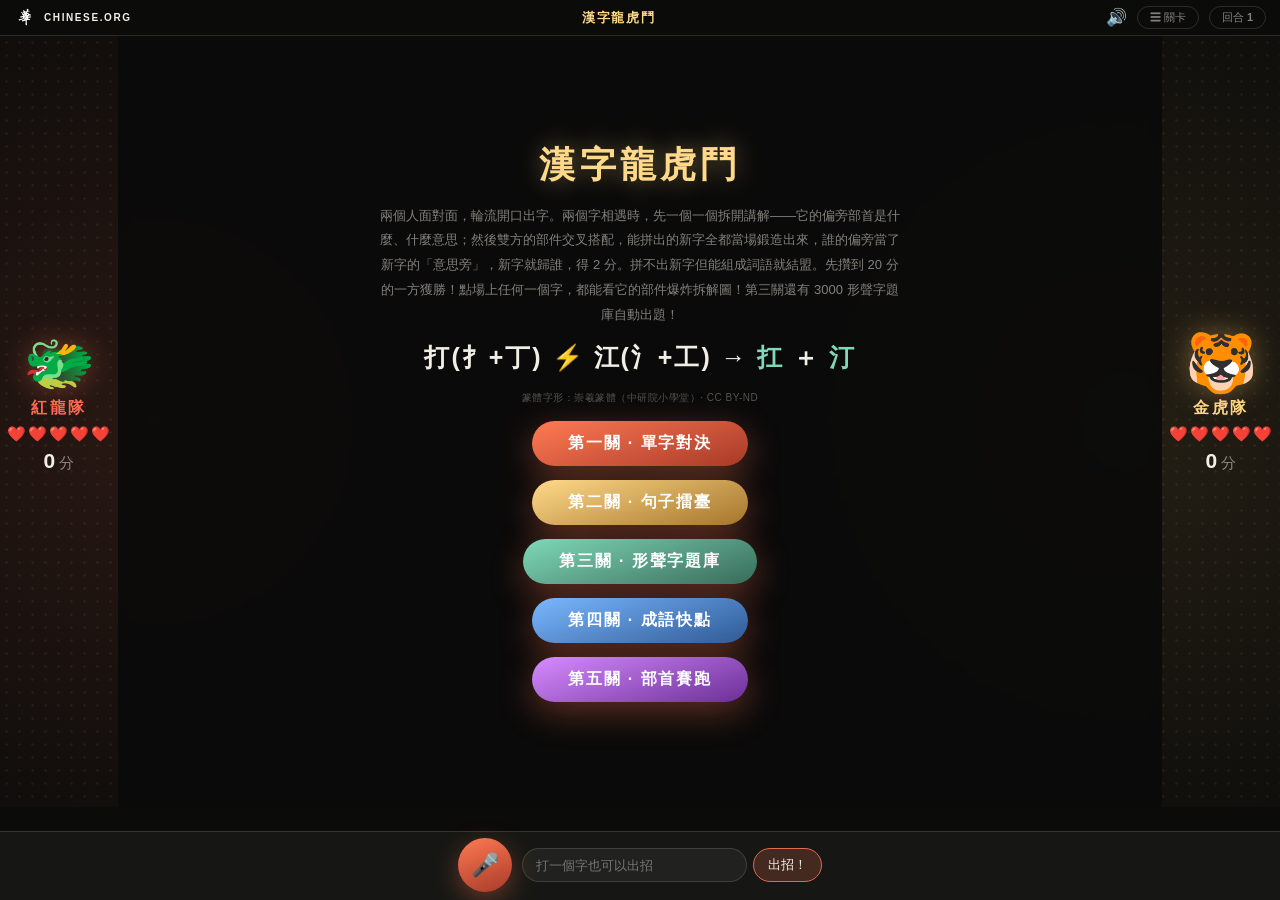
==== commit 2caa22b1: "Fix stuck rematch in arena levels and add a level menu Rematching Idiom Rush or Radical Race left th" ====
--- a/pk.html
+++ b/pk.html
@@ -843,6 +843,7 @@
     </a>
     <p class="bar-title" data-zht="漢字龍虎鬥" data-zhs="汉字龙虎斗" data-en="Hanzi Battle">漢字龍虎鬥</p>
     <a href="tts.html" style="font-size:17px;text-decoration:none" aria-label="選擇聲音">🔊</a>
+    <button class="round-pill" id="menuLevels" type="button" style="cursor:pointer" data-zht="☰ 關卡" data-zhs="☰ 关卡" data-en="☰ Levels">☰ 關卡</button>
     <span class="round-pill"><span data-zht="回合" data-zhs="回合" data-en="Round">回合</span> <b id="roundCount">1</b></span>
   </header>
 
@@ -1747,7 +1748,7 @@
         game.points[sideKey] += 1;
         updateHud();
         radicalGame.round += 1;
-        speakText(`${name}！${sideKey === 'L' ? '红龙队' : '金虎队'}得分！`);
+        speakText(sideKey === 'L' ? '红龙队得分！' : '金虎队得分！');
         setTimeout(radicalNext, 1400);
       } else {
         // 點錯：本方冷卻，防止亂拍
@@ -1811,7 +1812,7 @@
       idiomGame.penalty = { L: false, R: false };
       idiomBanner();
       // ① 先報成語
-      await speakText(`听好啦！${entry.w}！`);
+      await speakText(`${entry.w}！`);
       if (game.level !== 4 || game.phase === 'over') return;
       idiomGame.running = true;
 
@@ -1902,7 +1903,7 @@
       clearIdiomTiles();
       idiomGame.round += 1;
       const e = idiomGame.entry;
-      await speakText(`都没接住！是${e.w}。`);
+      await speakText(`是${e.w}。`);
       if (game.level === 4 && game.phase !== 'over') setTimeout(idiomRound, 700);
     }
 
@@ -2137,6 +2138,7 @@
     function startGame() {
       resetGame();
       if (game.level === 4 || game.level === 5) {
+        game.phase = 'battle'; // 清掉上一局的 over 狀態，否則回合函數直接返回
         typeInput.placeholder = pageStrings[`typePlaceholder${game.level}`][language];
         startOverlay.classList.remove('is-visible');
         endOverlay.classList.remove('is-visible');
@@ -2184,6 +2186,22 @@
     document.getElementById('startL3').addEventListener('click', () => { unlockTTS(); game.level = 3; startGame(); });
     document.getElementById('startL4').addEventListener('click', () => { unlockTTS(); game.level = 4; startGame(); });
     document.getElementById('startL5').addEventListener('click', () => { unlockTTS(); game.level = 5; startGame(); });
+
+    // ☰ 關卡菜單：隨時回到選關頁
+    document.getElementById('menuLevels').addEventListener('click', () => {
+      game.phase = 'idle';
+      if (game.listening) stopListening();
+      idiomGame.running = false;
+      clearIdiomTiles();
+      radicalCleanup();
+      window.NeuralTTS?.stop();
+      if ('speechSynthesis' in window) window.speechSynthesis.cancel();
+      game.squads = { L: [], R: [] };
+      field.querySelectorAll('.tile, .part-tile, .clash-card, .newchar-card, .swap-note').forEach(el => el.remove());
+      dealButton.classList.remove('is-visible');
+      endOverlay.classList.remove('is-visible');
+      startOverlay.classList.add('is-visible');
+    });
     document.getElementById('dealButton').addEventListener('click', () => { unlockTTS(); dealRound(); });
     document.getElementById('retryButton').addEventListener('click', () => {
       unlockTTS();
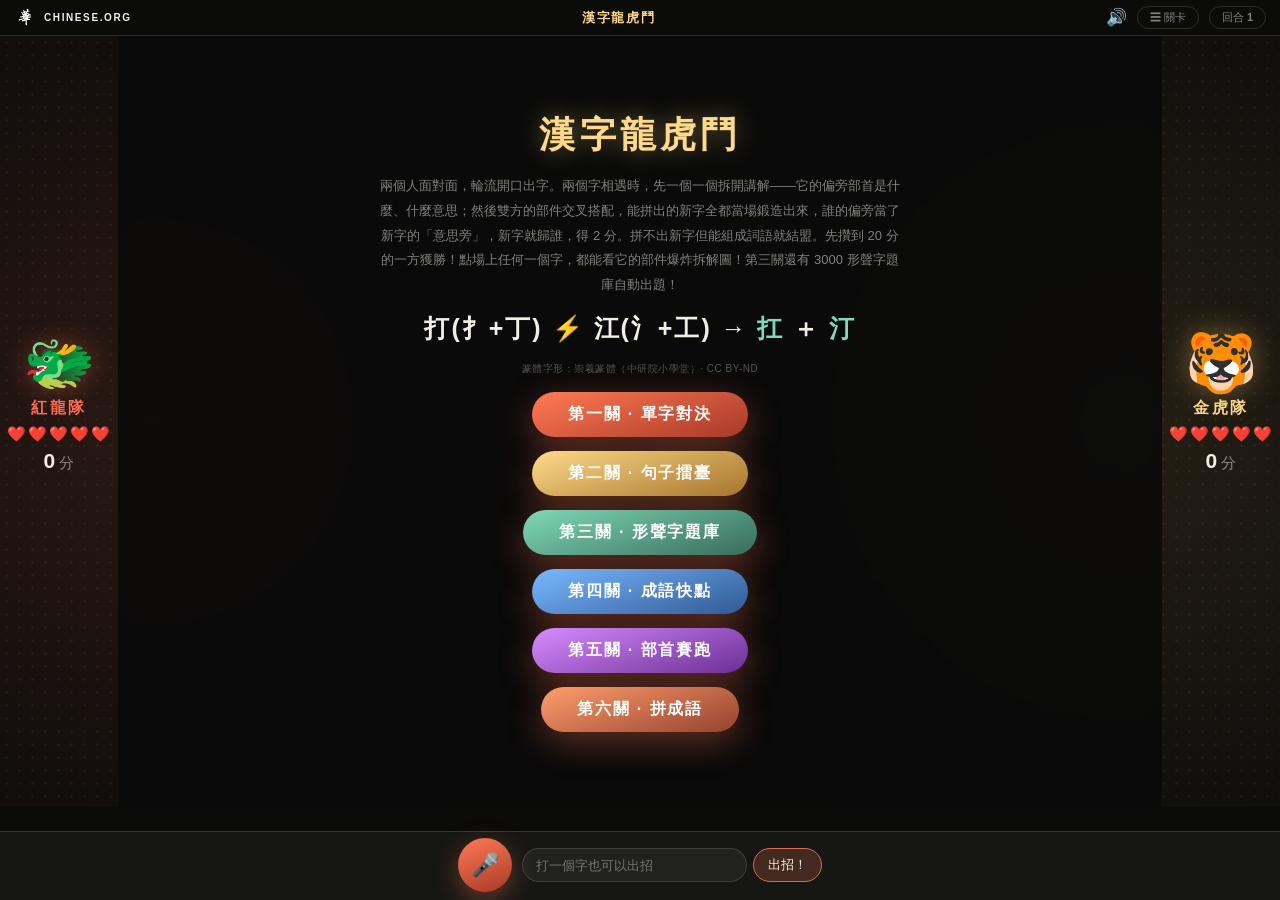
==== commit 0c3ef527: "Add Level 6: drag-to-build idiom race Both teams hear an idiom and race to assemble it: each half of" ====
--- a/pk.html
+++ b/pk.html
@@ -440,6 +440,83 @@
 
     .radical-half.is-penalty { opacity: .45; pointer-events: none; }
 
+    /* 第六關：拼成語 */
+    .assembly-arena {
+      position: absolute;
+      inset: 0;
+      z-index: 6;
+      display: flex;
+    }
+
+    .assembly-half {
+      flex: 1;
+      display: flex;
+      flex-direction: column;
+      justify-content: center;
+      gap: 30px;
+      padding: 56px 14px 14px;
+    }
+
+    .assembly-half.left { border-right: 1px dashed rgba(241, 238, 230, .22); }
+
+    .asm-slots { display: flex; justify-content: center; gap: 10px; }
+
+    .asm-slot {
+      width: 76px;
+      height: 76px;
+      display: grid;
+      place-items: center;
+      border: 2px dashed rgba(241, 238, 230, .35);
+      border-radius: 14px;
+      font-size: 46px;
+      font-weight: 800;
+    }
+
+    .asm-slot.is-filled {
+      border-style: solid;
+      border-color: var(--jade);
+      color: var(--jade);
+      background: rgba(127, 216, 184, .12);
+      text-shadow: 0 0 16px rgba(127, 216, 184, .6);
+    }
+
+    .asm-slot.is-wrong { animation: shake 400ms ease; border-color: var(--led-red); }
+
+    .asm-pool {
+      display: grid;
+      grid-template-columns: repeat(4, 1fr);
+      gap: 10px;
+      justify-items: center;
+    }
+
+    .asm-char {
+      position: relative;
+      z-index: 7;
+      width: 68px;
+      height: 68px;
+      display: grid;
+      place-items: center;
+      border: 1px solid var(--line);
+      border-radius: 12px;
+      font-size: 40px;
+      font-weight: 800;
+      background: rgba(255, 255, 255, .05);
+      cursor: grab;
+      touch-action: none;
+      user-select: none;
+      -webkit-user-select: none;
+      transition: transform 200ms ease;
+    }
+
+    .assembly-half.left .asm-char { color: var(--led-red); }
+    .assembly-half.right .asm-char { color: var(--led-gold); }
+
+    .asm-char.is-dragging { transition: none; z-index: 9; cursor: grabbing; }
+
+    .asm-char.is-used { visibility: hidden; }
+
+    .assembly-half.is-penalty { opacity: .5; pointer-events: none; }
+
     .check-pop {
       position: absolute;
       z-index: 12;
@@ -870,6 +947,7 @@
         <button class="cta" id="startL3" type="button" style="background: linear-gradient(160deg, #7fd8b8, #386c5b);" data-zht="第三關 · 形聲字題庫" data-zhs="第三关 · 形声字题库" data-en="Level 3 · Phono-Semantic Bank">第三關 · 形聲字題庫</button>
         <button class="cta" id="startL4" type="button" style="background: linear-gradient(160deg, #7ab8ff, #2f5a96);" data-zht="第四關 · 成語快點" data-zhs="第四关 · 成语快点" data-en="Level 4 · Idiom Rush">第四關 · 成語快點</button>
         <button class="cta" id="startL5" type="button" style="background: linear-gradient(160deg, #d78bff, #6b2f96);" data-zht="第五關 · 部首賽跑" data-zhs="第五关 · 部首赛跑" data-en="Level 5 · Radical Race">第五關 · 部首賽跑</button>
+        <button class="cta" id="startL6" type="button" style="background: linear-gradient(160deg, #ff9d6b, #96422f);" data-zht="第六關 · 拼成語" data-zhs="第六关 · 拼成语" data-en="Level 6 · Idiom Builder">第六關 · 拼成語</button>
       </div>
 
       <div class="overlay" id="endOverlay">
@@ -932,6 +1010,9 @@
       nextLevel5: { zht: '下一關：部首賽跑 →', zhs: '下一关：部首赛跑 →', en: 'Next: Radical Race →' },
       typePlaceholder5: { zht: '第五關用手搶答，不用打字', zhs: '第五关用手抢答，不用打字', en: 'Level 5 is tap-race' },
       listening5: { zht: '第五關不用說話，快搶部首！', zhs: '第五关不用说话，快抢部首！', en: 'No speech—race for radicals!' },
+      nextLevel6: { zht: '下一關：拼成語 →', zhs: '下一关：拼成语 →', en: 'Next: Idiom Builder →' },
+      typePlaceholder6: { zht: '第六關拖字拼成語，不用打字', zhs: '第六关拖字拼成语，不用打字', en: 'Level 6 is drag-to-build' },
+      listening6: { zht: '第六關不用說話，快拼成語！', zhs: '第六关不用说话，快拼成语！', en: 'No speech—build the idiom!' },
       radicalWin: {
         zht: (l, r) => l === r ? `🏁 平手 ${l} : ${r}！` : `🏁 ${l > r ? '紅龍隊' : '金虎隊'}獲勝 ${Math.max(l,r)} : ${Math.min(l,r)}！`,
         zhs: (l, r) => l === r ? `🏁 平手 ${l} : ${r}！` : `🏁 ${l > r ? '红龙队' : '金虎队'}获胜 ${Math.max(l,r)} : ${Math.min(l,r)}！`,
@@ -1679,6 +1760,168 @@
       return pairs;
     }
 
+    /* ---------- 第六關：拼成語 ---------- */
+    const assemblyGame = {
+      entry: null,
+      round: 0,
+      slots: { L: [], R: [] },
+      slotEls: { L: [], R: [] },
+      penalty: { L: false, R: false },
+      locked: true,
+      arena: null
+    };
+
+    const ASSEMBLY_ROUNDS = 10;
+
+    function assemblyCleanup() {
+      if (assemblyGame.arena) { assemblyGame.arena.remove(); assemblyGame.arena = null; }
+      assemblyGame.slotEls = { L: [], R: [] };
+      assemblyGame.locked = true;
+    }
+
+    function assemblyPoolChar(sideKey, char) {
+      const el = document.createElement('div');
+      el.className = 'asm-char';
+      el.textContent = char;
+      let pid = null;
+      let startX = 0;
+      let startY = 0;
+      let moved = false;
+
+      el.addEventListener('pointerdown', event => {
+        if (assemblyGame.locked || assemblyGame.penalty[sideKey] || el.classList.contains('is-used')) return;
+        pid = event.pointerId;
+        el.setPointerCapture(pid);
+        startX = event.clientX;
+        startY = event.clientY;
+        moved = false;
+        el.classList.add('is-dragging');
+      });
+
+      el.addEventListener('pointermove', event => {
+        if (pid === null) return;
+        const dx = event.clientX - startX;
+        const dy = event.clientY - startY;
+        if (Math.hypot(dx, dy) > 8) moved = true;
+        el.style.transform = `translate(${dx}px, ${dy}px)`;
+      });
+
+      const release = event => {
+        if (pid === null) return;
+        try { el.releasePointerCapture(pid); } catch {}
+        pid = null;
+        el.classList.remove('is-dragging');
+        el.style.transform = '';
+        let slotIndex = -1;
+        if (moved) {
+          // 拖放：看指針落在哪個槽上
+          assemblyGame.slotEls[sideKey].forEach((slotEl, i) => {
+            const r = slotEl.getBoundingClientRect();
+            if (event.clientX >= r.left && event.clientX <= r.right
+              && event.clientY >= r.top && event.clientY <= r.bottom) slotIndex = i;
+          });
+          if (slotIndex === -1) return; // 沒放到槽上：飛回原位即可
+        } else {
+          // 輕點：自動放進下一個空槽
+          slotIndex = assemblyGame.slots[sideKey].findIndex(v => v === null);
+          if (slotIndex === -1) return;
+        }
+        assemblyPlace(sideKey, char, el, slotIndex);
+      };
+      el.addEventListener('pointerup', release);
+      el.addEventListener('pointercancel', () => {
+        pid = null;
+        el.classList.remove('is-dragging');
+        el.style.transform = '';
+      });
+      return el;
+    }
+
+    function assemblyPlace(sideKey, char, poolEl, slotIndex) {
+      if (assemblyGame.locked || assemblyGame.penalty[sideKey]) return;
+      const word = assemblyGame.entry.w;
+      const slotEl = assemblyGame.slotEls[sideKey][slotIndex];
+      if (assemblyGame.slots[sideKey][slotIndex] !== null) return; // 槽已滿
+      if (char === word[slotIndex]) {
+        assemblyGame.slots[sideKey][slotIndex] = char;
+        slotEl.textContent = char;
+        slotEl.classList.add('is-filled');
+        poolEl.classList.add('is-used');
+        speakText(char);
+        if (assemblyGame.slots[sideKey].every(v => v !== null)) assemblyWin(sideKey);
+      } else {
+        slotEl.classList.add('is-wrong');
+        assemblyGame.penalty[sideKey] = true;
+        const half = assemblyGame.arena.querySelector(sideKey === 'L' ? '.assembly-half.left' : '.assembly-half.right');
+        half.classList.add('is-penalty');
+        setTimeout(() => {
+          slotEl.classList.remove('is-wrong');
+          half.classList.remove('is-penalty');
+          assemblyGame.penalty[sideKey] = false;
+        }, 800);
+      }
+    }
+
+    async function assemblyRound() {
+      if (game.level !== 6 || game.phase === 'over') return;
+      if (assemblyGame.round >= ASSEMBLY_ROUNDS) {
+        endGame(game.points.L >= game.points.R ? 'L' : 'R');
+        return;
+      }
+      assemblyCleanup();
+      const bank = window.CHENGYU_1000 || [];
+      const entry = bank[Math.floor(Math.random() * bank.length)];
+      assemblyGame.entry = entry;
+      assemblyGame.slots = { L: [null, null, null, null], R: [null, null, null, null] };
+      assemblyGame.penalty = { L: false, R: false };
+      turnBanner.className = 'turn-banner for-battle';
+      turnBanner.textContent = `第 ${assemblyGame.round + 1}/${ASSEMBLY_ROUNDS} · ${entry.w}`;
+
+      // 字池：成語四字 + 四個干擾字，兩隊同一布局
+      const distractors = [];
+      while (distractors.length < 4) {
+        const other = bank[Math.floor(Math.random() * bank.length)].w;
+        const c = other[Math.floor(Math.random() * other.length)];
+        if (!entry.w.includes(c) && !distractors.includes(c)) distractors.push(c);
+      }
+      const pool = [...entry.w, ...distractors].sort(() => Math.random() - 0.5);
+
+      const arena = document.createElement('div');
+      arena.className = 'assembly-arena';
+      ['L', 'R'].forEach(sideKey => {
+        const half = document.createElement('div');
+        half.className = `assembly-half ${sideKey === 'L' ? 'left' : 'right'}`;
+        const slotsRow = document.createElement('div');
+        slotsRow.className = 'asm-slots';
+        for (let i = 0; i < 4; i += 1) {
+          const slot = document.createElement('div');
+          slot.className = 'asm-slot';
+          slotsRow.append(slot);
+          assemblyGame.slotEls[sideKey].push(slot);
+        }
+        const poolGrid = document.createElement('div');
+        poolGrid.className = 'asm-pool';
+        pool.forEach(char => poolGrid.append(assemblyPoolChar(sideKey, char)));
+        half.append(slotsRow, poolGrid);
+        arena.append(half);
+      });
+      field.append(arena);
+      assemblyGame.arena = arena;
+
+      await speakText(`${entry.w}！`);
+      assemblyGame.locked = false;
+    }
+
+    async function assemblyWin(sideKey) {
+      assemblyGame.locked = true;
+      assemblyGame.round += 1;
+      game.points[sideKey] += 1;
+      updateHud();
+      const e = assemblyGame.entry;
+      await speakText(`${sideKey === 'L' ? '红龙队' : '金虎队'}赢啦！${e.w}！${e.e || ''}`);
+      if (game.level === 6 && game.phase !== 'over') setTimeout(assemblyRound, 700);
+    }
+
     /* ---------- 第五關：部首賽跑 ---------- */
     const radicalGame = { set: [], targets: [], round: 0, locked: true, arena: null, buttons: { L: [], R: [] } };
 
@@ -2130,6 +2373,7 @@
       idiomGame.running = false;
       idiomGame.round = 0;
       radicalCleanup();
+      assemblyCleanup();
       game.round = 1;
       game.starter = 'L';
       updateHud();
@@ -2137,13 +2381,14 @@
 
     function startGame() {
       resetGame();
-      if (game.level === 4 || game.level === 5) {
+      if (game.level >= 4) {
         game.phase = 'battle'; // 清掉上一局的 over 狀態，否則回合函數直接返回
         typeInput.placeholder = pageStrings[`typePlaceholder${game.level}`][language];
         startOverlay.classList.remove('is-visible');
         endOverlay.classList.remove('is-visible');
         if (game.level === 4) idiomRound();
-        else radicalStart();
+        else if (game.level === 5) radicalStart();
+        else { assemblyGame.round = 0; assemblyRound(); }
         return;
       }
       typeInput.placeholder = pageStrings[`typePlaceholder${game.level}`][language];
@@ -2157,8 +2402,9 @@
       idiomGame.running = false;
       clearIdiomTiles();
       radicalCleanup();
+      assemblyCleanup();
       if (game.listening) stopListening();
-      document.getElementById('winnerTitle').textContent = (game.level === 4 || game.level === 5)
+      document.getElementById('winnerTitle').textContent = game.level >= 4
         ? pageStrings.radicalWin[language](game.points.L, game.points.R)
         : (winner === 'L' ? pageStrings.winLeft[language] : pageStrings.winRight[language]);
       document.getElementById('endStats').textContent =
@@ -2177,6 +2423,7 @@
           : game.level === 2 ? pageStrings.nextLevel3
           : game.level === 3 ? pageStrings.nextLevel4
           : game.level === 4 ? pageStrings.nextLevel5
+          : game.level === 5 ? pageStrings.nextLevel6
           : pageStrings.again)[language];
       endOverlay.classList.add('is-visible');
     }
@@ -2186,6 +2433,7 @@
     document.getElementById('startL3').addEventListener('click', () => { unlockTTS(); game.level = 3; startGame(); });
     document.getElementById('startL4').addEventListener('click', () => { unlockTTS(); game.level = 4; startGame(); });
     document.getElementById('startL5').addEventListener('click', () => { unlockTTS(); game.level = 5; startGame(); });
+    document.getElementById('startL6').addEventListener('click', () => { unlockTTS(); game.level = 6; startGame(); });
 
     // ☰ 關卡菜單：隨時回到選關頁
     document.getElementById('menuLevels').addEventListener('click', () => {
@@ -2194,6 +2442,7 @@
       idiomGame.running = false;
       clearIdiomTiles();
       radicalCleanup();
+      assemblyCleanup();
       window.NeuralTTS?.stop();
       if ('speechSynthesis' in window) window.speechSynthesis.cancel();
       game.squads = { L: [], R: [] };
@@ -2209,6 +2458,7 @@
       else if (game.level === 2) game.level = 3;
       else if (game.level === 3) game.level = 4;
       else if (game.level === 4) game.level = 5;
+      else if (game.level === 5) game.level = 6;
       startGame();
     });
 
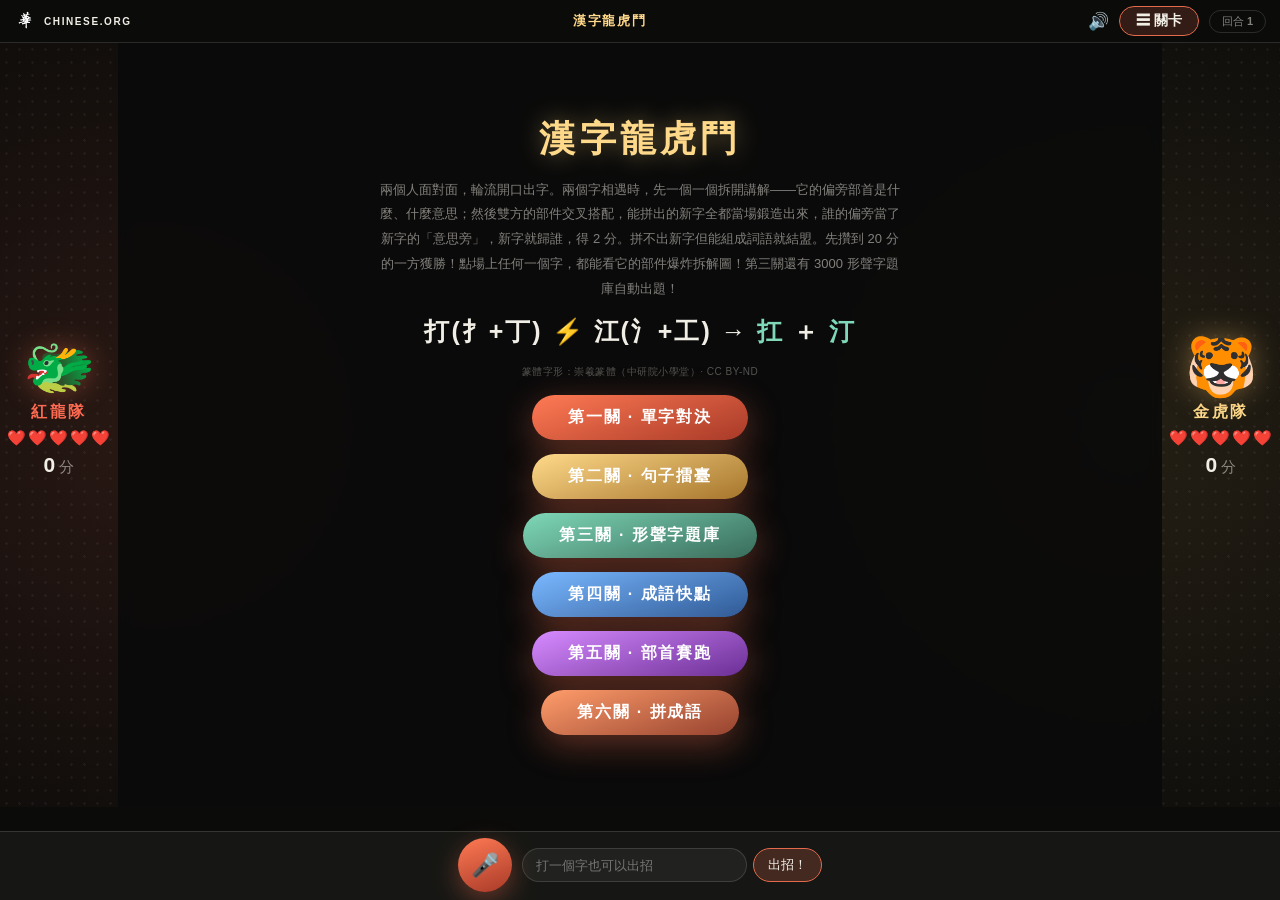
==== commit 4a49f5ee: "Make the header level-menu button prominent Co-Authored-By: Claude Fable 5 <noreply@anthropic.com>" ====
--- a/pk.html
+++ b/pk.html
@@ -920,7 +920,7 @@
     </a>
     <p class="bar-title" data-zht="漢字龍虎鬥" data-zhs="汉字龙虎斗" data-en="Hanzi Battle">漢字龍虎鬥</p>
     <a href="tts.html" style="font-size:17px;text-decoration:none" aria-label="選擇聲音">🔊</a>
-    <button class="round-pill" id="menuLevels" type="button" style="cursor:pointer" data-zht="☰ 關卡" data-zhs="☰ 关卡" data-en="☰ Levels">☰ 關卡</button>
+    <button class="round-pill" id="menuLevels" type="button" style="cursor:pointer;border-color:var(--coral);color:var(--paper);font-size:14px;font-weight:800;padding:5px 16px;background:rgba(227,106,76,.18)" data-zht="☰ 關卡" data-zhs="☰ 关卡" data-en="☰ Levels">☰ 關卡</button>
     <span class="round-pill"><span data-zht="回合" data-zhs="回合" data-en="Round">回合</span> <b id="roundCount">1</b></span>
   </header>
 
